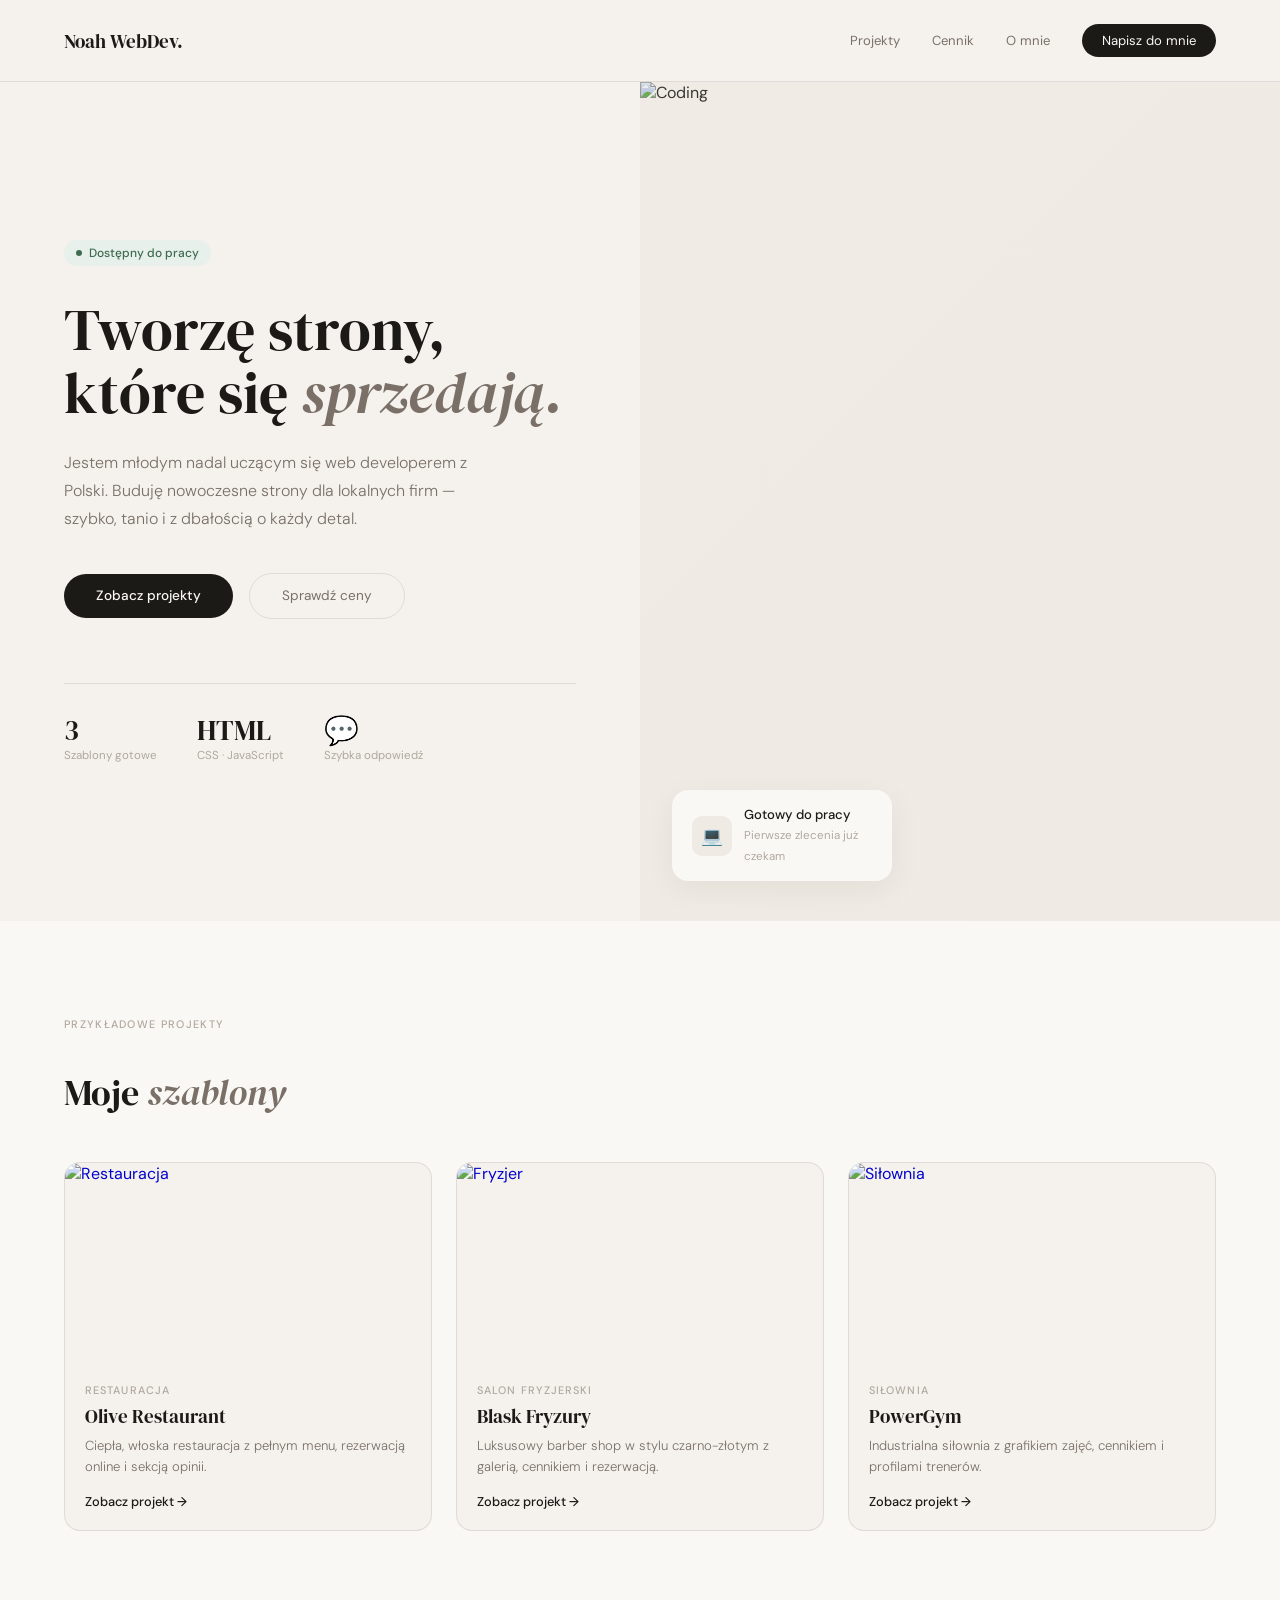
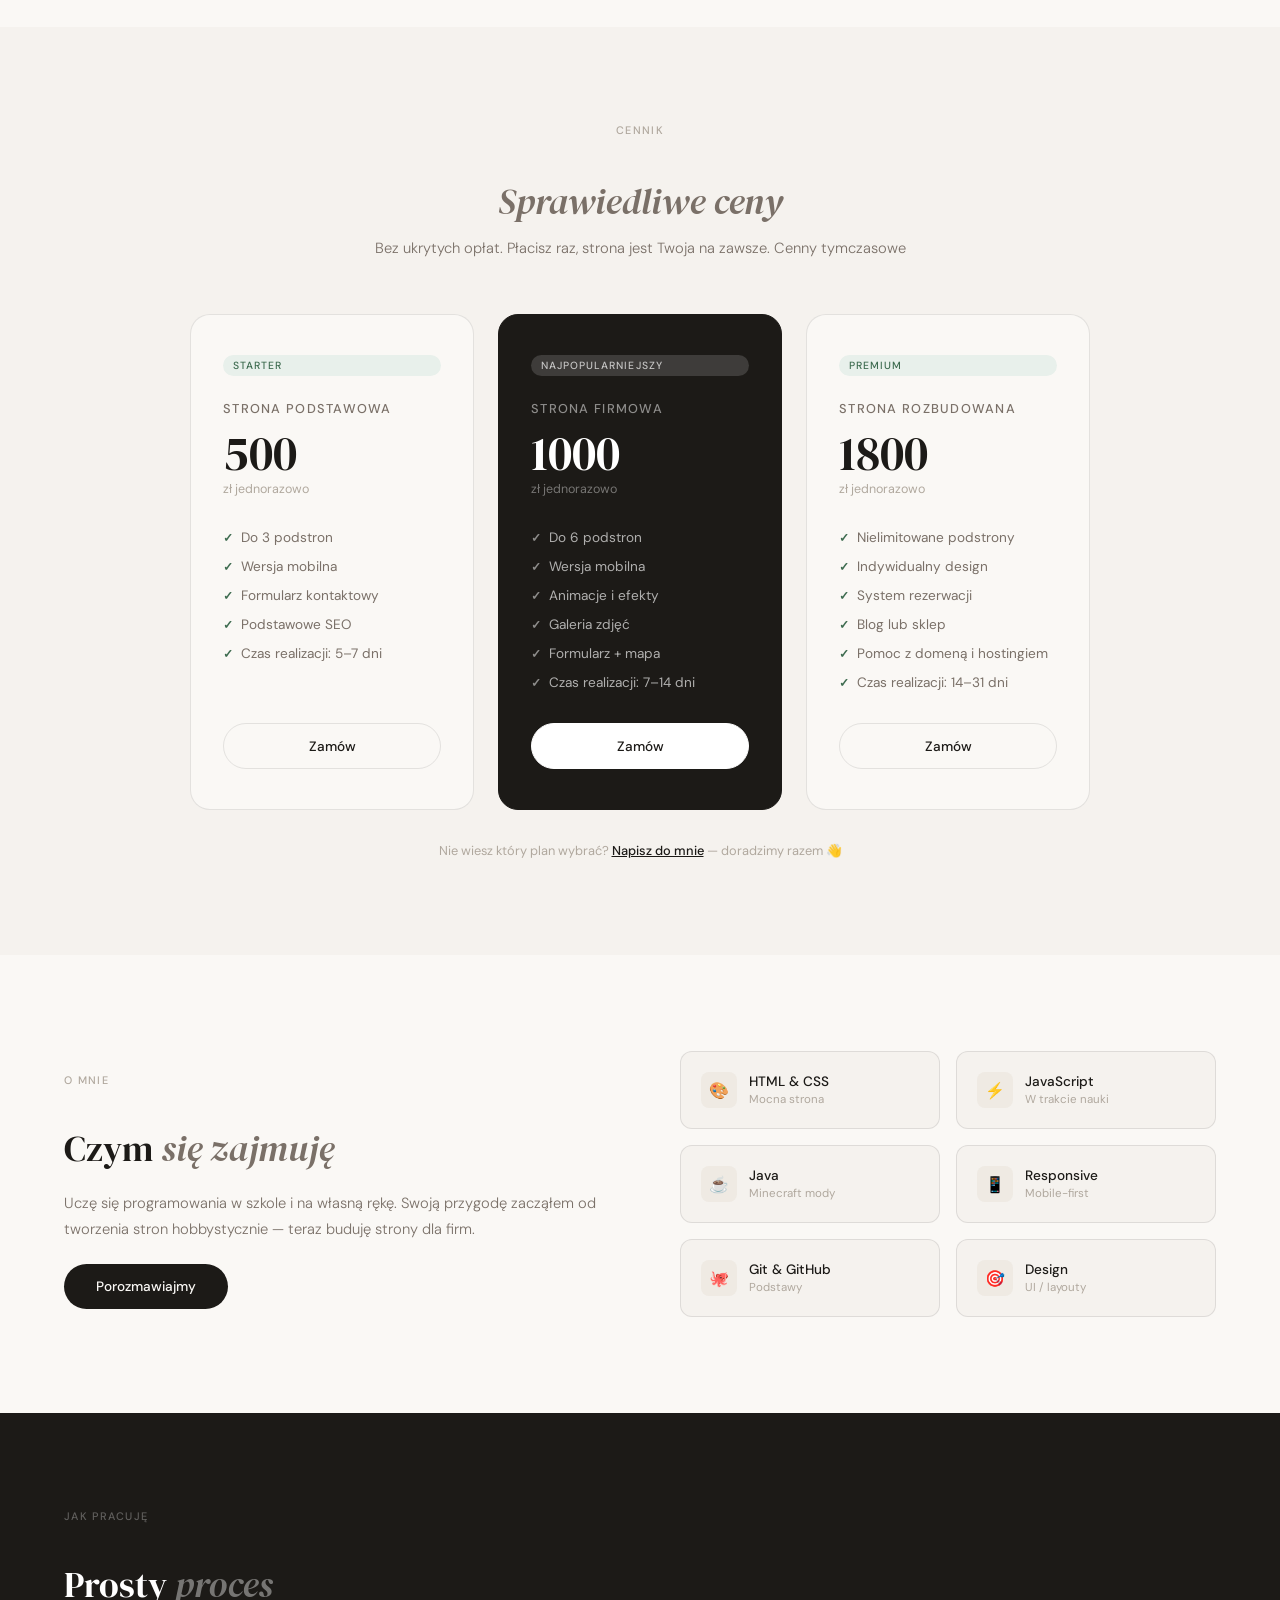
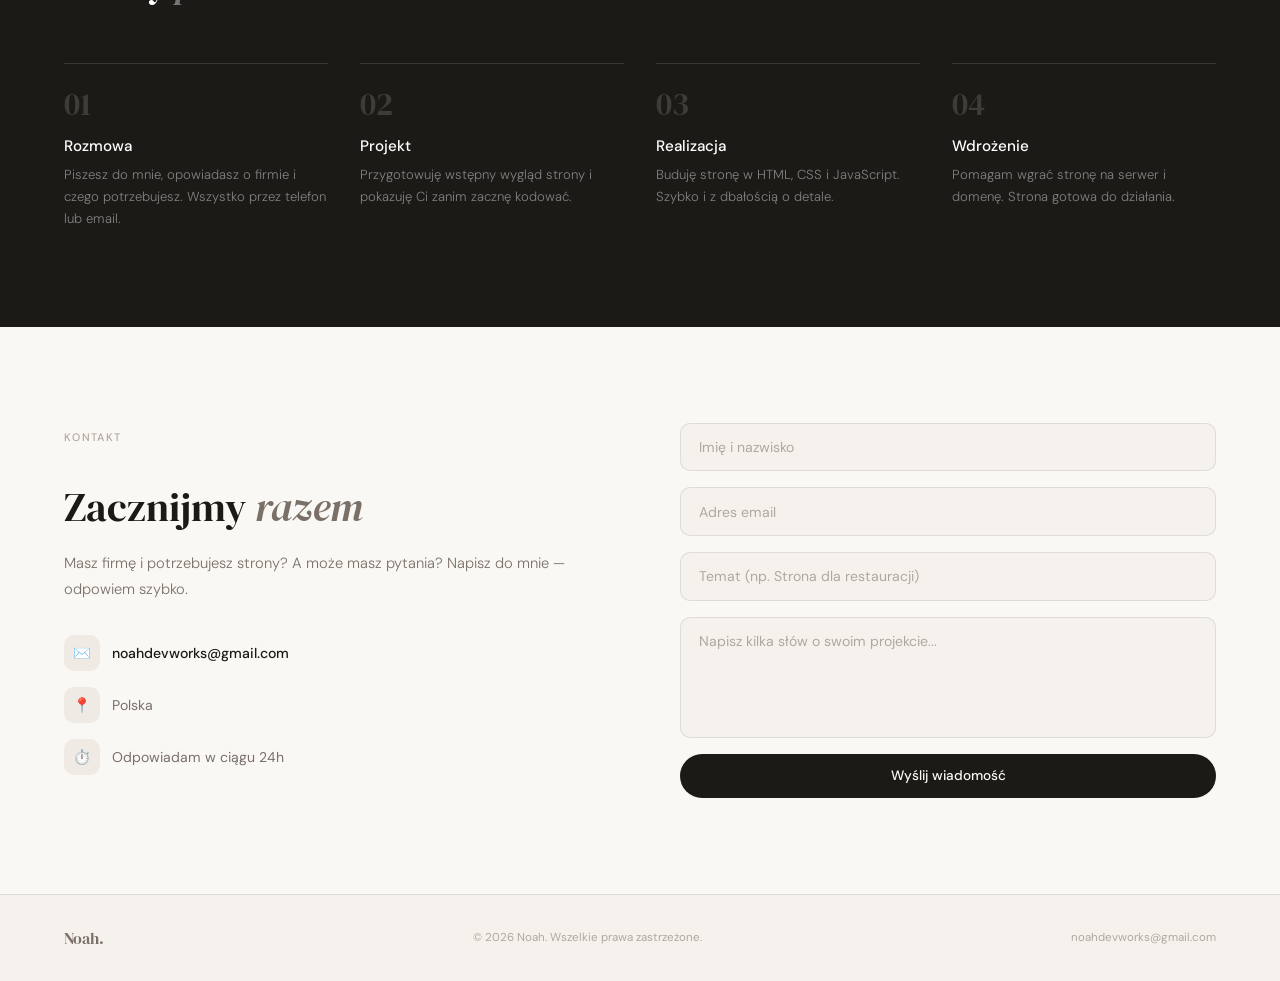
==== index.html @ 3be1349e "Update index.html" ====
<!DOCTYPE html>
<html lang="pl">
<head>
  <meta charset="UTF-8">
  <meta name="viewport" content="width=device-width, initial-scale=1.0">
  <title>Noah — Web Developer</title>
  <link href="https://fonts.googleapis.com/css2?family=DM+Sans:ital,wght@0,300;0,400;0,500;1,300&family=DM+Serif+Display:ital@0;1&display=swap" rel="stylesheet">
  <style>
    :root {
      --bg: #f5f2ee;
      --bg2: #efeae3;
      --white: #faf8f5;
      --text: #1c1a17;
      --text-muted: #7a7068;
      --text-light: #b0a89e;
      --green: #3d6b4f;
      --green-bg: #e8f0eb;
      --border: rgba(28,26,23,0.1);
      --shadow: rgba(28,26,23,0.06);
    }

    * { box-sizing: border-box; margin: 0; padding: 0; }
    html { scroll-behavior: smooth; }

    body {
      font-family: 'DM Sans', sans-serif;
      background: var(--bg);
      color: var(--text);
      min-height: 100vh;
    }

    nav {
      display: flex;
      justify-content: space-between;
      align-items: center;
      padding: 1.5rem 4rem;
      background: var(--bg);
      border-bottom: 1px solid var(--border);
      position: sticky;
      top: 0;
      z-index: 10;
    }

    .nav-logo {
      font-family: 'DM Serif Display', serif;
      font-size: 1.2rem;
      color: var(--text);
      text-decoration: none;
    }

    .nav-links { display: flex; gap: 2rem; align-items: center; }

    .nav-links a {
      font-size: 0.82rem;
      color: var(--text-muted);
      text-decoration: none;
      transition: color 0.2s;
    }

    .nav-links a:hover { color: var(--text); }

    .nav-btn {
      background: var(--text) !important;
      color: var(--white) !important;
      padding: 0.5rem 1.25rem;
      border-radius: 100px;
      font-size: 0.82rem !important;
      transition: opacity 0.2s !important;
    }

    .nav-btn:hover { opacity: 0.8; }

    .hero {
      display: grid;
      grid-template-columns: 1fr 1fr;
      min-height: calc(100vh - 61px);
      max-height: 800px;
    }

    .hero-left {
      padding: 5rem 4rem;
      display: flex;
      flex-direction: column;
      justify-content: center;
    }

    .hero-badge {
      display: inline-flex;
      align-items: center;
      gap: 7px;
      font-size: 0.75rem;
      font-weight: 500;
      color: var(--green);
      background: var(--green-bg);
      padding: 5px 12px;
      border-radius: 100px;
      margin-bottom: 2rem;
      width: fit-content;
    }

    .hero-badge::before {
      content: '';
      width: 6px;
      height: 6px;
      border-radius: 50%;
      background: var(--green);
      animation: pulse 2s infinite;
    }

    @keyframes pulse {
      0%, 100% { opacity: 1; transform: scale(1); }
      50% { opacity: 0.5; transform: scale(0.8); }
    }

    .hero-title {
      font-family: 'DM Serif Display', serif;
      font-size: clamp(2.5rem, 4.5vw, 4rem);
      font-weight: 400;
      line-height: 1.1;
      color: var(--text);
      margin-bottom: 1.5rem;
    }

    .hero-title em { font-style: italic; color: var(--text-muted); }

    .hero-desc {
      font-size: 1rem;
      color: var(--text-muted);
      line-height: 1.75;
      font-weight: 300;
      max-width: 420px;
      margin-bottom: 2.5rem;
    }

    .hero-btns { display: flex; gap: 1rem; align-items: center; margin-bottom: 4rem; }

    .btn-dark {
      background: var(--text);
      color: var(--white);
      padding: 0.85rem 2rem;
      border-radius: 100px;
      font-size: 0.85rem;
      font-weight: 500;
      text-decoration: none;
      transition: opacity 0.2s;
      font-family: 'DM Sans', sans-serif;
      border: none;
      cursor: pointer;
    }

    .btn-dark:hover { opacity: 0.75; }

    .btn-outline {
      background: transparent;
      color: var(--text-muted);
      padding: 0.85rem 2rem;
      border-radius: 100px;
      font-size: 0.85rem;
      font-weight: 400;
      text-decoration: none;
      border: 1px solid var(--border);
      transition: all 0.2s;
    }

    .btn-outline:hover { border-color: var(--text-muted); color: var(--text); }

    .hero-stats {
      display: flex;
      gap: 2.5rem;
      padding-top: 2rem;
      border-top: 1px solid var(--border);
    }

    .hero-stat-num {
      font-family: 'DM Serif Display', serif;
      font-size: 1.75rem;
      color: var(--text);
      line-height: 1;
    }

    .hero-stat-label {
      font-size: 0.72rem;
      color: var(--text-light);
      margin-top: 4px;
    }

    .hero-right {
      position: relative;
      overflow: hidden;
      background: var(--bg2);
    }

    .hero-img-main {
      position: absolute;
      inset: 0;
      width: 100%;
      height: 100%;
      object-fit: cover;
      filter: brightness(0.92) saturate(0.9);
    }

    .hero-img-overlay {
      position: absolute;
      inset: 0;
      background: linear-gradient(135deg, rgba(245,242,238,0.15), transparent);
    }

    .hero-card {
      position: absolute;
      bottom: 2.5rem;
      left: 2rem;
      background: var(--white);
      border-radius: 16px;
      padding: 1rem 1.25rem;
      display: flex;
      align-items: center;
      gap: 12px;
      box-shadow: 0 8px 32px var(--shadow);
      max-width: 220px;
    }

    .hero-card-icon {
      width: 40px;
      height: 40px;
      border-radius: 10px;
      background: var(--bg2);
      display: flex;
      align-items: center;
      justify-content: center;
      font-size: 1.1rem;
      flex-shrink: 0;
    }

    .hero-card-text strong { display: block; font-size: 0.82rem; font-weight: 500; color: var(--text); }
    .hero-card-text span { font-size: 0.72rem; color: var(--text-light); }

    .section-label {
      font-size: 0.68rem;
      font-weight: 500;
      letter-spacing: 0.12em;
      text-transform: uppercase;
      color: var(--text-light);
      margin-bottom: 2.5rem;
    }

    /* PROJECTS */
    #projekty { padding: 6rem 4rem; background: var(--white); }

    .projects-header {
      display: flex;
      justify-content: space-between;
      align-items: flex-end;
      margin-bottom: 3rem;
    }

    .projects-title {
      font-family: 'DM Serif Display', serif;
      font-size: 2.25rem;
      font-weight: 400;
      color: var(--text);
      line-height: 1.2;
    }

    .projects-title em { font-style: italic; color: var(--text-muted); }

    .projects-grid { display: grid; grid-template-columns: repeat(3, 1fr); gap: 1.5rem; }

    .project-card {
      background: var(--bg);
      border-radius: 16px;
      overflow: hidden;
      border: 1px solid var(--border);
      transition: transform 0.3s, box-shadow 0.3s;
      text-decoration: none;
      display: block;
    }

    .project-card:hover { transform: translateY(-4px); box-shadow: 0 16px 48px var(--shadow); }

    .project-img {
      width: 100%;
      height: 200px;
      object-fit: cover;
      display: block;
      filter: saturate(0.85);
      transition: filter 0.4s;
    }

    .project-card:hover .project-img { filter: saturate(1); }

    .project-info { padding: 1.25rem; }

    .project-tag {
      font-size: 0.68rem;
      font-weight: 500;
      letter-spacing: 0.1em;
      text-transform: uppercase;
      color: var(--text-light);
      margin-bottom: 6px;
    }

    .project-name {
      font-family: 'DM Serif Display', serif;
      font-size: 1.2rem;
      color: var(--text);
      margin-bottom: 6px;
    }

    .project-desc {
      font-size: 0.82rem;
      color: var(--text-muted);
      line-height: 1.6;
      font-weight: 300;
      margin-bottom: 1rem;
    }

    .project-link { font-size: 0.8rem; font-weight: 500; color: var(--text); }

    /* PRICING */
    #cennik { padding: 6rem 4rem; background: var(--bg); }

    .cennik-header { text-align: center; margin-bottom: 3.5rem; }

    .cennik-title {
      font-family: 'DM Serif Display', serif;
      font-size: 2.25rem;
      font-weight: 400;
      color: var(--text);
      margin-bottom: 0.75rem;
    }

    .cennik-title em { font-style: italic; color: var(--text-muted); }

    .cennik-subtitle {
      font-size: 0.92rem;
      color: var(--text-muted);
      font-weight: 300;
    }

    .cennik-grid { display: grid; grid-template-columns: repeat(3, 1fr); gap: 1.5rem; max-width: 900px; margin: 0 auto; }

   .cennik-card {
      background: var(--white);
      border: 1px solid var(--border);
      border-radius: 20px;
      padding: 2.5rem 2rem;
      position: relative;
      transition: transform 0.3s, box-shadow 0.3s;
      display: flex;
      flex-direction: column;
}

    .cennik-card:hover { transform: translateY(-4px); box-shadow: 0 16px 48px var(--shadow); }

    .cennik-card.featured {
      background: var(--text);
      border-color: var(--text);
    }

    .cennik-badge {
      display: inline-block;
      font-size: 0.65rem;
      font-weight: 500;
      letter-spacing: 0.1em;
      text-transform: uppercase;
      padding: 4px 10px;
      border-radius: 100px;
      background: var(--green-bg);
      color: var(--green);
      margin-bottom: 1.5rem;
    }

    .cennik-card.featured .cennik-badge {
      background: rgba(255,255,255,0.15);
      color: rgba(255,255,255,0.7);
    }

    .cennik-name {
      font-size: 0.8rem;
      font-weight: 500;
      letter-spacing: 0.1em;
      text-transform: uppercase;
      color: var(--text-muted);
      margin-bottom: 0.75rem;
    }

    .cennik-card.featured .cennik-name { color: rgba(255,255,255,0.5); }

    .cennik-price {
      font-family: 'DM Serif Display', serif;
      font-size: 3rem;
      font-weight: 400;
      color: var(--text);
      line-height: 1;
      margin-bottom: 4px;
    }

    .cennik-card.featured .cennik-price { color: #fff; }

    .cennik-period {
      font-size: 0.78rem;
      color: var(--text-light);
      margin-bottom: 2rem;
    }

    .cennik-card.featured .cennik-period { color: rgba(255,255,255,0.4); }

    .cennik-features {
      list-style: none;
      margin-bottom: 2rem;
      display: flex;
      flex-direction: column;
      gap: 0.75rem;
    }

    .cennik-features li {
      font-size: 0.85rem;
      color: var(--text-muted);
      display: flex;
      align-items: center;
      gap: 8px;
    }

    .cennik-card.featured .cennik-features li { color: rgba(255,255,255,0.65); }

    .cennik-features li::before {
      content: '✓';
      font-size: 0.75rem;
      color: var(--green);
      font-weight: 700;
    }

    .cennik-card.featured .cennik-features li::before { color: rgba(255,255,255,0.5); }

    .cennik-btn {
      display: block;
      text-align: center;
      padding: 0.85rem;
      border-radius: 100px;
      font-size: 0.85rem;
      font-weight: 500;
      text-decoration: none;
      border: 1px solid var(--border);
      color: var(--text);
      transition: all 0.2s;
      font-family: 'DM Sans', sans-serif;
      cursor: pointer;
      background: transparent;
      width: 100%;
      margin-top: auto;
}

    .cennik-btn:hover { border-color: var(--text); }

    .cennik-card.featured .cennik-btn {
      background: #fff;
      color: var(--text);
      border-color: #fff;
    }

    .cennik-card.featured .cennik-btn:hover { opacity: 0.85; }

    .cennik-note {
      text-align: center;
      font-size: 0.8rem;
      color: var(--text-light);
      margin-top: 2rem;
    }

    /* SKILLS */
    #umiejetnosci { padding: 6rem 4rem; background: var(--white); }

    .skills-layout { display: grid; grid-template-columns: 1fr 1fr; gap: 5rem; align-items: center; }

    .skills-title {
      font-family: 'DM Serif Display', serif;
      font-size: 2.25rem;
      font-weight: 400;
      line-height: 1.2;
      margin-bottom: 1.25rem;
      color: var(--text);
    }

    .skills-title em { font-style: italic; color: var(--text-muted); }

    .skills-desc {
      font-size: 0.92rem;
      color: var(--text-muted);
      line-height: 1.8;
      font-weight: 300;
      margin-bottom: 2rem;
    }

    .skills-grid { display: grid; grid-template-columns: 1fr 1fr; gap: 1rem; }

    .skill-item {
      background: var(--bg);
      border: 1px solid var(--border);
      border-radius: 12px;
      padding: 1.25rem;
      display: flex;
      align-items: center;
      gap: 12px;
    }

    .skill-icon {
      width: 36px;
      height: 36px;
      border-radius: 8px;
      background: var(--bg2);
      display: flex;
      align-items: center;
      justify-content: center;
      font-size: 1rem;
      flex-shrink: 0;
    }

    .skill-name { font-size: 0.85rem; font-weight: 500; color: var(--text); }
    .skill-level { font-size: 0.72rem; color: var(--text-light); margin-top: 2px; }

    /* PROCESS */
    #proces { padding: 6rem 4rem; background: var(--text); }

    #proces .section-label { color: rgba(255,255,255,0.3); }

    .proces-title {
      font-family: 'DM Serif Display', serif;
      font-size: 2.25rem;
      font-weight: 400;
      color: #fff;
      margin-bottom: 3.5rem;
      line-height: 1.2;
    }

    .proces-title em { font-style: italic; color: rgba(255,255,255,0.4); }

    .proces-steps { display: grid; grid-template-columns: repeat(4, 1fr); gap: 2rem; }

    .proces-step { border-top: 1px solid rgba(255,255,255,0.12); padding-top: 1.5rem; }

    .proces-num {
      font-family: 'DM Serif Display', serif;
      font-size: 2rem;
      color: rgba(255,255,255,0.15);
      line-height: 1;
      margin-bottom: 1rem;
    }

    .proces-name { font-size: 0.95rem; font-weight: 500; color: #fff; margin-bottom: 0.5rem; }
    .proces-desc { font-size: 0.82rem; color: rgba(255,255,255,0.45); line-height: 1.7; font-weight: 300; }

    /* CONTACT */
    #kontakt { padding: 6rem 4rem; background: var(--white); display: grid; grid-template-columns: 1fr 1fr; gap: 5rem; align-items: center; }

    .kontakt-title {
      font-family: 'DM Serif Display', serif;
      font-size: 2.5rem;
      font-weight: 400;
      line-height: 1.15;
      color: var(--text);
      margin-bottom: 1.25rem;
    }

    .kontakt-title em { font-style: italic; color: var(--text-muted); }

    .kontakt-desc { font-size: 0.92rem; color: var(--text-muted); line-height: 1.8; font-weight: 300; margin-bottom: 2rem; }

    .kontakt-detail { display: flex; align-items: center; gap: 12px; margin-bottom: 1rem; }

    .kontakt-detail-icon {
      width: 36px;
      height: 36px;
      border-radius: 10px;
      background: var(--bg2);
      display: flex;
      align-items: center;
      justify-content: center;
      font-size: 0.9rem;
      flex-shrink: 0;
    }

    .kontakt-detail-text { font-size: 0.88rem; color: var(--text-muted); }
    .kontakt-detail-text a { color: var(--text); text-decoration: none; font-weight: 500; }

    .kontakt-form { display: flex; flex-direction: column; gap: 1rem; }

    .kontakt-form input,
    .kontakt-form textarea {
      background: var(--bg);
      border: 1px solid var(--border);
      color: var(--text);
      padding: 0.9rem 1.1rem;
      font-family: 'DM Sans', sans-serif;
      font-size: 0.88rem;
      outline: none;
      border-radius: 10px;
      transition: border-color 0.2s;
      resize: none;
    }

    .kontakt-form input::placeholder,
    .kontakt-form textarea::placeholder { color: var(--text-light); }

    .kontakt-form input:focus,
    .kontakt-form textarea:focus { border-color: var(--text-muted); }

    footer {
      background: var(--bg);
      border-top: 1px solid var(--border);
      padding: 2rem 4rem;
      display: flex;
      justify-content: space-between;
      align-items: center;
    }

    .footer-logo { font-family: 'DM Serif Display', serif; font-size: 1rem; color: var(--text-muted); }
    .footer-copy { font-size: 0.72rem; color: var(--text-light); }

    .modal-overlay {
      position: fixed;
      inset: 0;
      background: rgba(28,26,23,0.6);
      z-index: 200;
      display: flex;
      align-items: center;
      justify-content: center;
      opacity: 0;
      pointer-events: none;
      transition: opacity 0.3s;
    }

    .modal-overlay.open { opacity: 1; pointer-events: all; }

    .modal {
      background: var(--white);
      border-radius: 20px;
      padding: 3rem;
      max-width: 420px;
      width: 90%;
      text-align: center;
      transform: translateY(16px);
      transition: transform 0.3s;
    }

    .modal-overlay.open .modal { transform: translateY(0); }

    .modal-icon { font-size: 2.5rem; margin-bottom: 1rem; }

    .modal h3 { font-family: 'DM Serif Display', serif; font-size: 1.75rem; color: var(--text); margin-bottom: 0.75rem; }

    .modal p { font-size: 0.88rem; color: var(--text-muted); line-height: 1.7; margin-bottom: 2rem; font-weight: 300; }

    .modal-close {
      background: var(--text);
      border: none;
      color: var(--white);
      padding: 0.8rem 2rem;
      border-radius: 100px;
      font-family: 'DM Sans', sans-serif;
      font-size: 0.85rem;
      cursor: pointer;
      transition: opacity 0.2s;
    }

    .modal-close:hover { opacity: 0.75; }

    .reveal { opacity: 0; transform: translateY(16px); transition: opacity 0.7s ease, transform 0.7s ease; }
    .reveal.visible { opacity: 1; transform: translateY(0); }

    @media (max-width: 768px) {
      nav { padding: 1rem 1.5rem; }
      .hero { grid-template-columns: 1fr; max-height: none; }
      .hero-left { padding: 3rem 1.5rem; }
      .hero-right { height: 300px; }
      #projekty, #cennik, #umiejetnosci, #proces, #kontakt { padding: 4rem 1.5rem; }
      .projects-grid, .cennik-grid { grid-template-columns: 1fr; }
      .skills-layout { grid-template-columns: 1fr; gap: 2rem; }
      .proces-steps { grid-template-columns: 1fr 1fr; }
      #kontakt { grid-template-columns: 1fr; gap: 3rem; }
      footer { flex-direction: column; gap: 1rem; text-align: center; padding: 1.5rem; }
    }
  </style>
</head>
<body>

  <nav>
    <a href="#" class="nav-logo">Noah WebDev.</a>
    <div class="nav-links">
      <a href="#projekty">Projekty</a>
      <a href="#cennik">Cennik</a>
      <a href="#umiejetnosci">O mnie</a>
      <a href="#kontakt" class="nav-btn">Napisz do mnie</a>
    </div>
  </nav>

  <section class="hero">
    <div class="hero-left reveal">
      <div class="hero-badge">Dostępny do pracy</div>
      <h1 class="hero-title">Tworzę strony,<br>które się <em>sprzedają.</em></h1>
      <p class="hero-desc">Jestem młodym nadal uczącym się web developerem z Polski. Buduję nowoczesne strony dla lokalnych firm — szybko, tanio i z dbałością o każdy detal.</p>
      <div class="hero-btns">
        <a href="#projekty" class="btn-dark">Zobacz projekty</a>
        <a href="#cennik" class="btn-outline">Sprawdź ceny</a>
      </div>
      <div class="hero-stats">
        <div>
          <div class="hero-stat-num">3</div>
          <div class="hero-stat-label">Szablony gotowe</div>
        </div>
        <div>
          <div class="hero-stat-num">HTML</div>
          <div class="hero-stat-label">CSS · JavaScript</div>
        </div>
        <div>
          <div class="hero-stat-num">💬</div>
          <div class="hero-stat-label">Szybka odpowiedź</div>
        </div>
      </div>
    </div>
    <div class="hero-right">
      <img class="hero-img-main" src="https://images.unsplash.com/photo-1555066931-4365d14bab8c?w=1200" alt="Coding">
      <div class="hero-img-overlay"></div>
      <div class="hero-card">
        <div class="hero-card-icon">💻</div>
        <div class="hero-card-text">
          <strong>Gotowy do pracy</strong>
          <span>Pierwsze zlecenia już czekam</span>
        </div>
      </div>
    </div>
  </section>

  <section id="projekty">
    <div class="projects-header reveal">
      <div>
        <p class="section-label">Przykładowe projekty</p>
        <h2 class="projects-title">Moje <em>szablony</em></h2>
      </div>
    </div>
    <div class="projects-grid reveal">
      <a href="https://noah-webdev.github.io/MyPortfolio/restauracja" target="_blank" class="project-card">
        <img class="project-img" src="https://images.unsplash.com/photo-1414235077428-338989a2e8c0?w=800" alt="Restauracja">
        <div class="project-info">
          <div class="project-tag">Restauracja</div>
          <div class="project-name">Olive Restaurant</div>
          <p class="project-desc">Ciepła, włoska restauracja z pełnym menu, rezerwacją online i sekcją opinii.</p>
          <div class="project-link">Zobacz projekt →</div>
        </div>
      </a>
      <a href="https://noah-webdev.github.io/MyPortfolio/fryzjer" target="_blank" class="project-card">
        <img class="project-img" src="https://images.unsplash.com/photo-1621605815971-fbc98d665033?w=800" alt="Fryzjer">
        <div class="project-info">
          <div class="project-tag">Salon fryzjerski</div>
          <div class="project-name">Blask Fryzury</div>
          <p class="project-desc">Luksusowy barber shop w stylu czarno-złotym z galerią, cennikiem i rezerwacją.</p>
          <div class="project-link">Zobacz projekt →</div>
        </div>
      </a>
      <a href="https://noah-webdev.github.io/MyPortfolio/siłownia" target="_blank" class="project-card">
        <img class="project-img" src="https://images.unsplash.com/photo-1571019613454-1cb2f99b2d8b?w=800" alt="Siłownia">
        <div class="project-info">
          <div class="project-tag">Siłownia</div>
          <div class="project-name">PowerGym</div>
          <p class="project-desc">Industrialna siłownia z grafikiem zajęć, cennikiem i profilami trenerów.</p>
          <div class="project-link">Zobacz projekt →</div>
        </div>
      </a>
    </div>
  </section>

  <section id="cennik">
    <div class="cennik-header reveal">
      <p class="section-label">Cennik</p>
      <h2 class="cennik-title"><em>Sprawiedliwe ceny</em></h2>
      <p class="cennik-subtitle">Bez ukrytych opłat. Płacisz raz, strona jest Twoja na zawsze. Cenny tymczasowe</p>
    </div>
    <div class="cennik-grid reveal">
      <div class="cennik-card">
        <div class="cennik-badge">Starter</div>
        <div class="cennik-name">Strona podstawowa</div>
        <div class="cennik-price">500</div>
        <div class="cennik-period">zł jednorazowo</div>
        <ul class="cennik-features">
          <li>Do 3 podstron</li>
          <li>Wersja mobilna</li>
          <li>Formularz kontaktowy</li>
          <li>Podstawowe SEO</li>
          <li>Czas realizacji: 5–7 dni</li>
        </ul>
        <button class="cennik-btn" onclick="document.getElementById('kontakt').scrollIntoView({behavior:'smooth'})">Zamów</button>
      </div>
      <div class="cennik-card featured">
        <div class="cennik-badge">Najpopularniejszy</div>
        <div class="cennik-name">Strona firmowa</div>
        <div class="cennik-price">1000</div>
        <div class="cennik-period">zł jednorazowo</div>
        <ul class="cennik-features">
          <li>Do 6 podstron</li>
          <li>Wersja mobilna</li>
          <li>Animacje i efekty</li>
          <li>Galeria zdjęć</li>
          <li>Formularz + mapa</li>
          <li>Czas realizacji: 7–14 dni</li>
        </ul>
        <button class="cennik-btn" onclick="document.getElementById('kontakt').scrollIntoView({behavior:'smooth'})">Zamów</button>
      </div>
      <div class="cennik-card">
        <div class="cennik-badge">Premium</div>
        <div class="cennik-name">Strona rozbudowana</div>
        <div class="cennik-price">1800</div>
        <div class="cennik-period">zł jednorazowo</div>
        <ul class="cennik-features">
          <li>Nielimitowane podstrony</li>
          <li>Indywidualny design</li>
          <li>System rezerwacji</li>
          <li>Blog lub sklep</li>
          <li>Pomoc z domeną i hostingiem</li>
          <li>Czas realizacji: 14–31 dni</li>
        </ul>
        <button class="cennik-btn" onclick="document.getElementById('kontakt').scrollIntoView({behavior:'smooth'})">Zamów</button>
      </div>
    </div>
    <p class="cennik-note reveal">Nie wiesz który plan wybrać? <a href="#kontakt" style="color: var(--text); font-weight:500;">Napisz do mnie</a> — doradzimy razem 👋</p>
  </section>

  <section id="umiejetnosci">
    <div class="skills-layout">
      <div class="skills-text reveal">
        <p class="section-label">O mnie</p>
        <h2 class="skills-title">Czym <em>się zajmuję</em></h2>
        <p class="skills-desc">Uczę się programowania w szkole i na własną rękę. Swoją przygodę zacząłem od tworzenia stron hobbystycznie — teraz buduję strony dla firm.</p>
        <a href="#kontakt" class="btn-dark">Porozmawiajmy</a>
      </div>
      <div class="skills-grid reveal">
        <div class="skill-item">
          <div class="skill-icon">🎨</div>
          <div><div class="skill-name">HTML & CSS</div><div class="skill-level">Mocna strona</div></div>
        </div>
        <div class="skill-item">
          <div class="skill-icon">⚡</div>
          <div><div class="skill-name">JavaScript</div><div class="skill-level">W trakcie nauki</div></div>
        </div>
        <div class="skill-item">
          <div class="skill-icon">☕</div>
          <div><div class="skill-name">Java</div><div class="skill-level">Minecraft mody</div></div>
        </div>
        <div class="skill-item">
          <div class="skill-icon">📱</div>
          <div><div class="skill-name">Responsive</div><div class="skill-level">Mobile-first</div></div>
        </div>
        <div class="skill-item">
          <div class="skill-icon">🐙</div>
          <div><div class="skill-name">Git & GitHub</div><div class="skill-level">Podstawy</div></div>
        </div>
        <div class="skill-item">
          <div class="skill-icon">🎯</div>
          <div><div class="skill-name">Design</div><div class="skill-level">UI / layouty</div></div>
        </div>
      </div>
    </div>
  </section>

  <section id="proces">
    <p class="section-label reveal">Jak pracuję</p>
    <h2 class="proces-title reveal">Prosty <em>proces</em></h2>
    <div class="proces-steps reveal">
      <div class="proces-step">
        <div class="proces-num">01</div>
        <div class="proces-name">Rozmowa</div>
        <p class="proces-desc">Piszesz do mnie, opowiadasz o firmie i czego potrzebujesz. Wszystko przez telefon lub email.</p>
      </div>
      <div class="proces-step">
        <div class="proces-num">02</div>
        <div class="proces-name">Projekt</div>
        <p class="proces-desc">Przygotowuję wstępny wygląd strony i pokazuję Ci zanim zacznę kodować.</p>
      </div>
      <div class="proces-step">
        <div class="proces-num">03</div>
        <div class="proces-name">Realizacja</div>
        <p class="proces-desc">Buduję stronę w HTML, CSS i JavaScript. Szybko i z dbałością o detale.</p>
      </div>
      <div class="proces-step">
        <div class="proces-num">04</div>
        <div class="proces-name">Wdrożenie</div>
        <p class="proces-desc">Pomagam wgrać stronę na serwer i domenę. Strona gotowa do działania.</p>
      </div>
    </div>
  </section>

  <section id="kontakt">
    <div class="reveal">
      <p class="section-label">Kontakt</p>
      <h2 class="kontakt-title">Zacznijmy <em>razem</em></h2>
      <p class="kontakt-desc">Masz firmę i potrzebujesz strony? A może masz pytania? Napisz do mnie — odpowiem szybko.</p>
      <div class="kontakt-detail">
        <div class="kontakt-detail-icon">✉️</div>
        <div class="kontakt-detail-text"><a href="mailto:noahdevworks@gmail.com">noahdevworks@gmail.com</a></div>
      </div>
      <div class="kontakt-detail">
        <div class="kontakt-detail-icon">📍</div>
        <div class="kontakt-detail-text">Polska</div>
      </div>
      <div class="kontakt-detail">
        <div class="kontakt-detail-icon">⏱️</div>
        <div class="kontakt-detail-text">Odpowiadam w ciągu 24h</div>
      </div>
    </div>
    <div class="reveal">
      <form class="kontakt-form" action="https://formspree.io/f/xykbrbya" method="POST">
        <input type="text" name="imie" placeholder="Imię i nazwisko" required>
        <input type="email" name="email" placeholder="Adres email" required>
        <input type="text" name="temat" placeholder="Temat (np. Strona dla restauracji)">
        <textarea name="wiadomosc" rows="5" placeholder="Napisz kilka słów o swoim projekcie..."></textarea>
        <button type="submit" class="btn-dark">Wyślij wiadomość</button>
      </form>
    </div>
  </section>

  <footer>
    <div class="footer-logo">Noah.</div>
    <div class="footer-copy">© 2026 Noah. Wszelkie prawa zastrzeżone.</div>
    <div class="footer-copy">noahdevworks@gmail.com</div>
  </footer>

  <script>
    const reveals = document.querySelectorAll('.reveal');
    const observer = new IntersectionObserver((entries) => {
      entries.forEach(e => {
        if (e.isIntersecting) { e.target.classList.add('visible'); observer.unobserve(e.target); }
      });
    }, { threshold: 0.08 });
    reveals.forEach(r => observer.observe(r));
  </script>
</body>
</html>
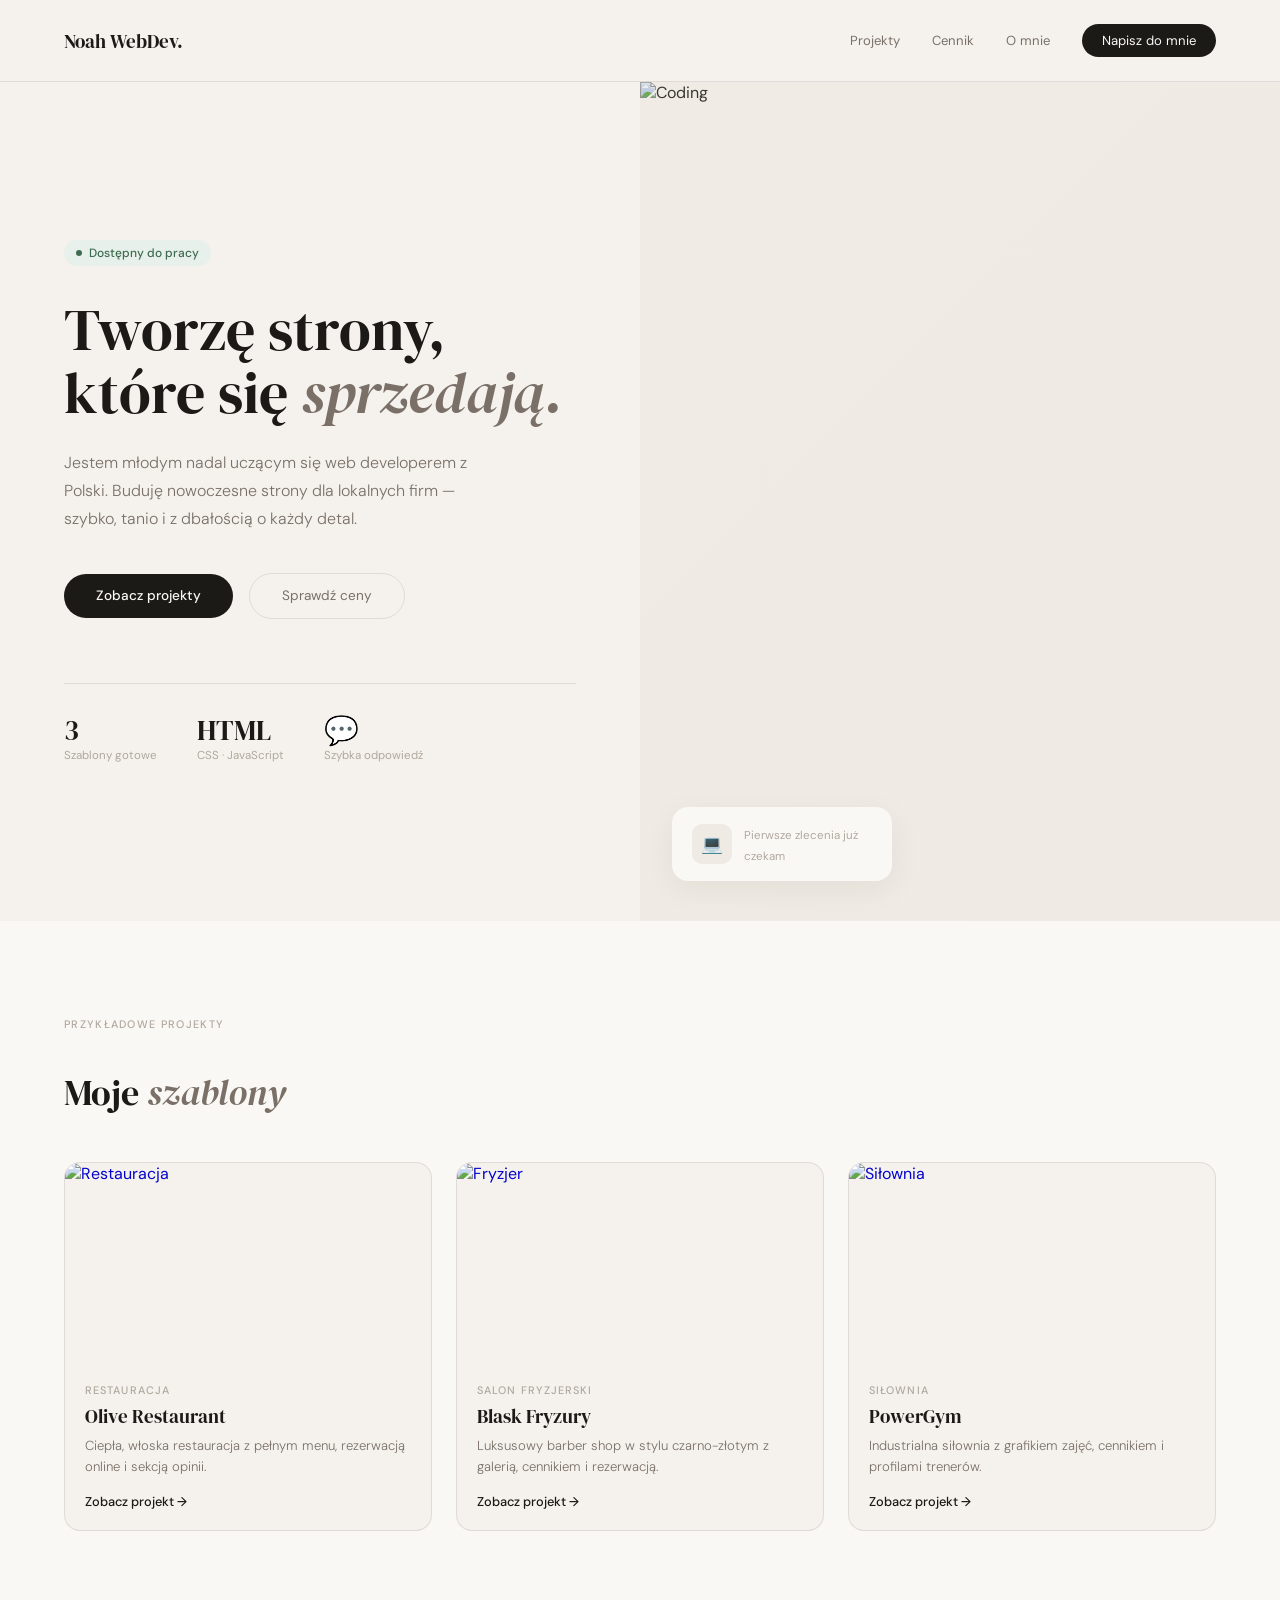
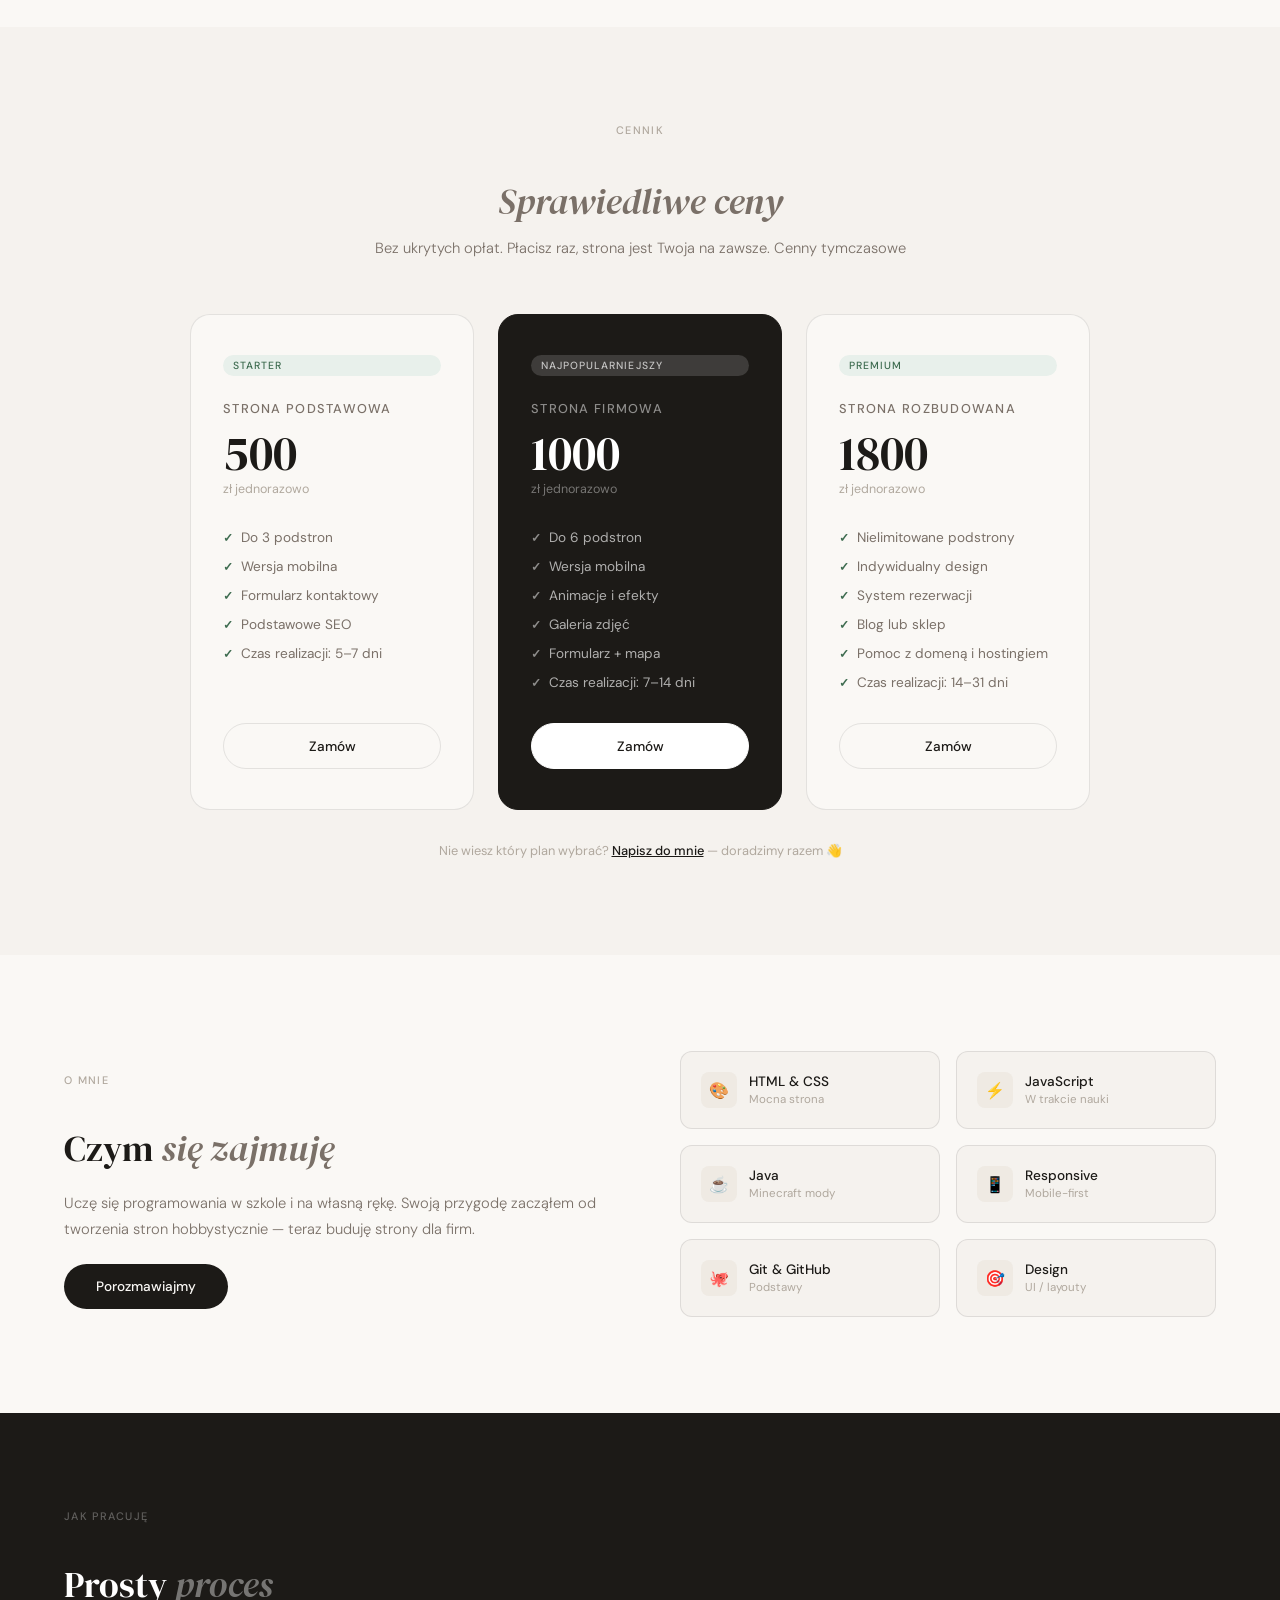
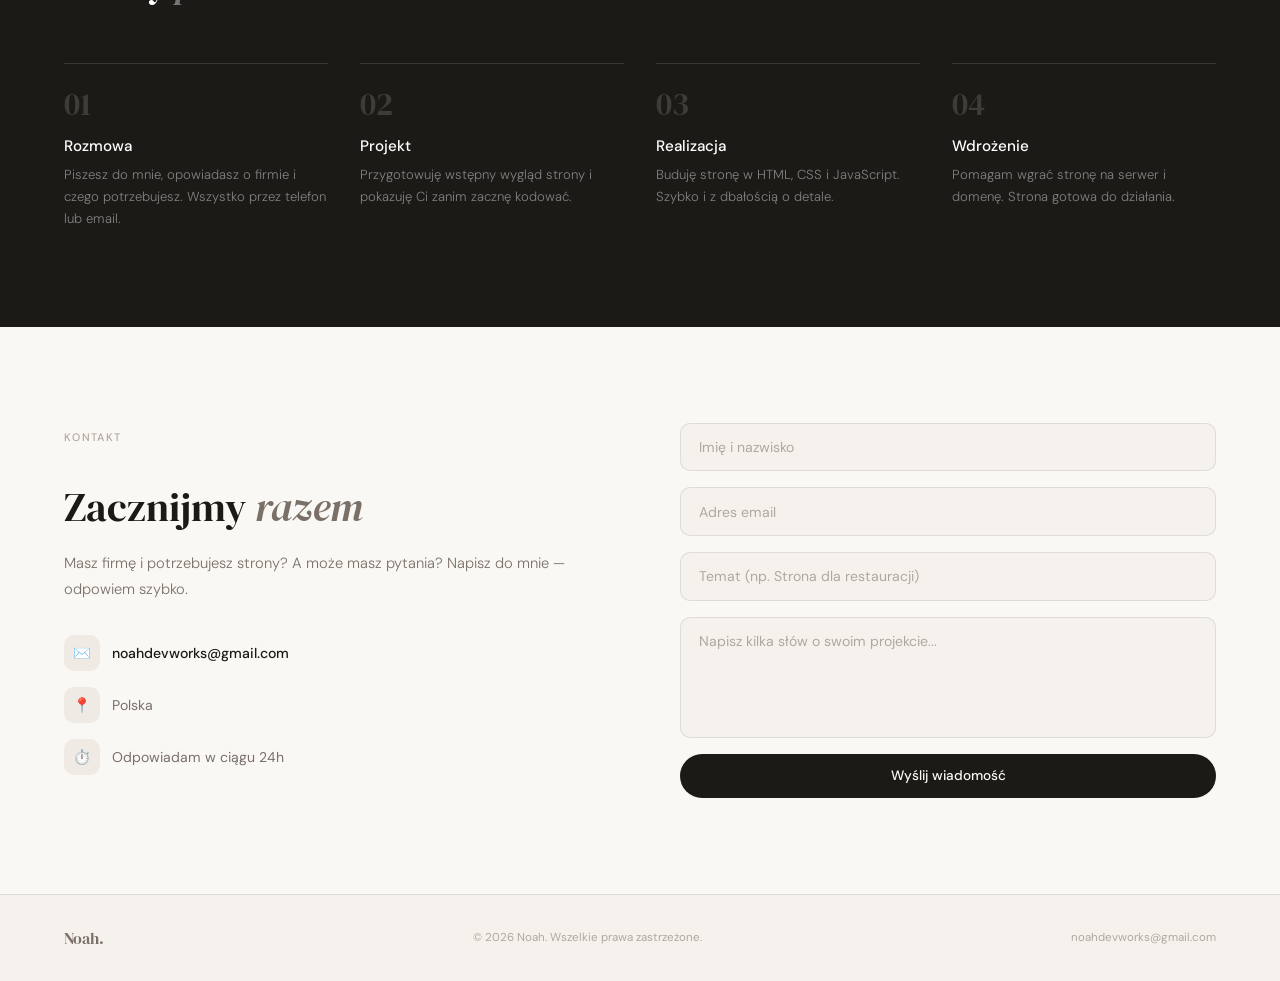
==== commit 0a5f9d4e: "Update index.html" ====
--- a/index.html
+++ b/index.html
@@ -723,8 +723,7 @@
       <div class="hero-card">
         <div class="hero-card-icon">💻</div>
         <div class="hero-card-text">
-          <strong>Gotowy do pracy</strong>
-          <span>Pierwsze zlecenia już czekam</span>
+           <span>Pierwsze zlecenia już czekam</span>
         </div>
       </div>
     </div>
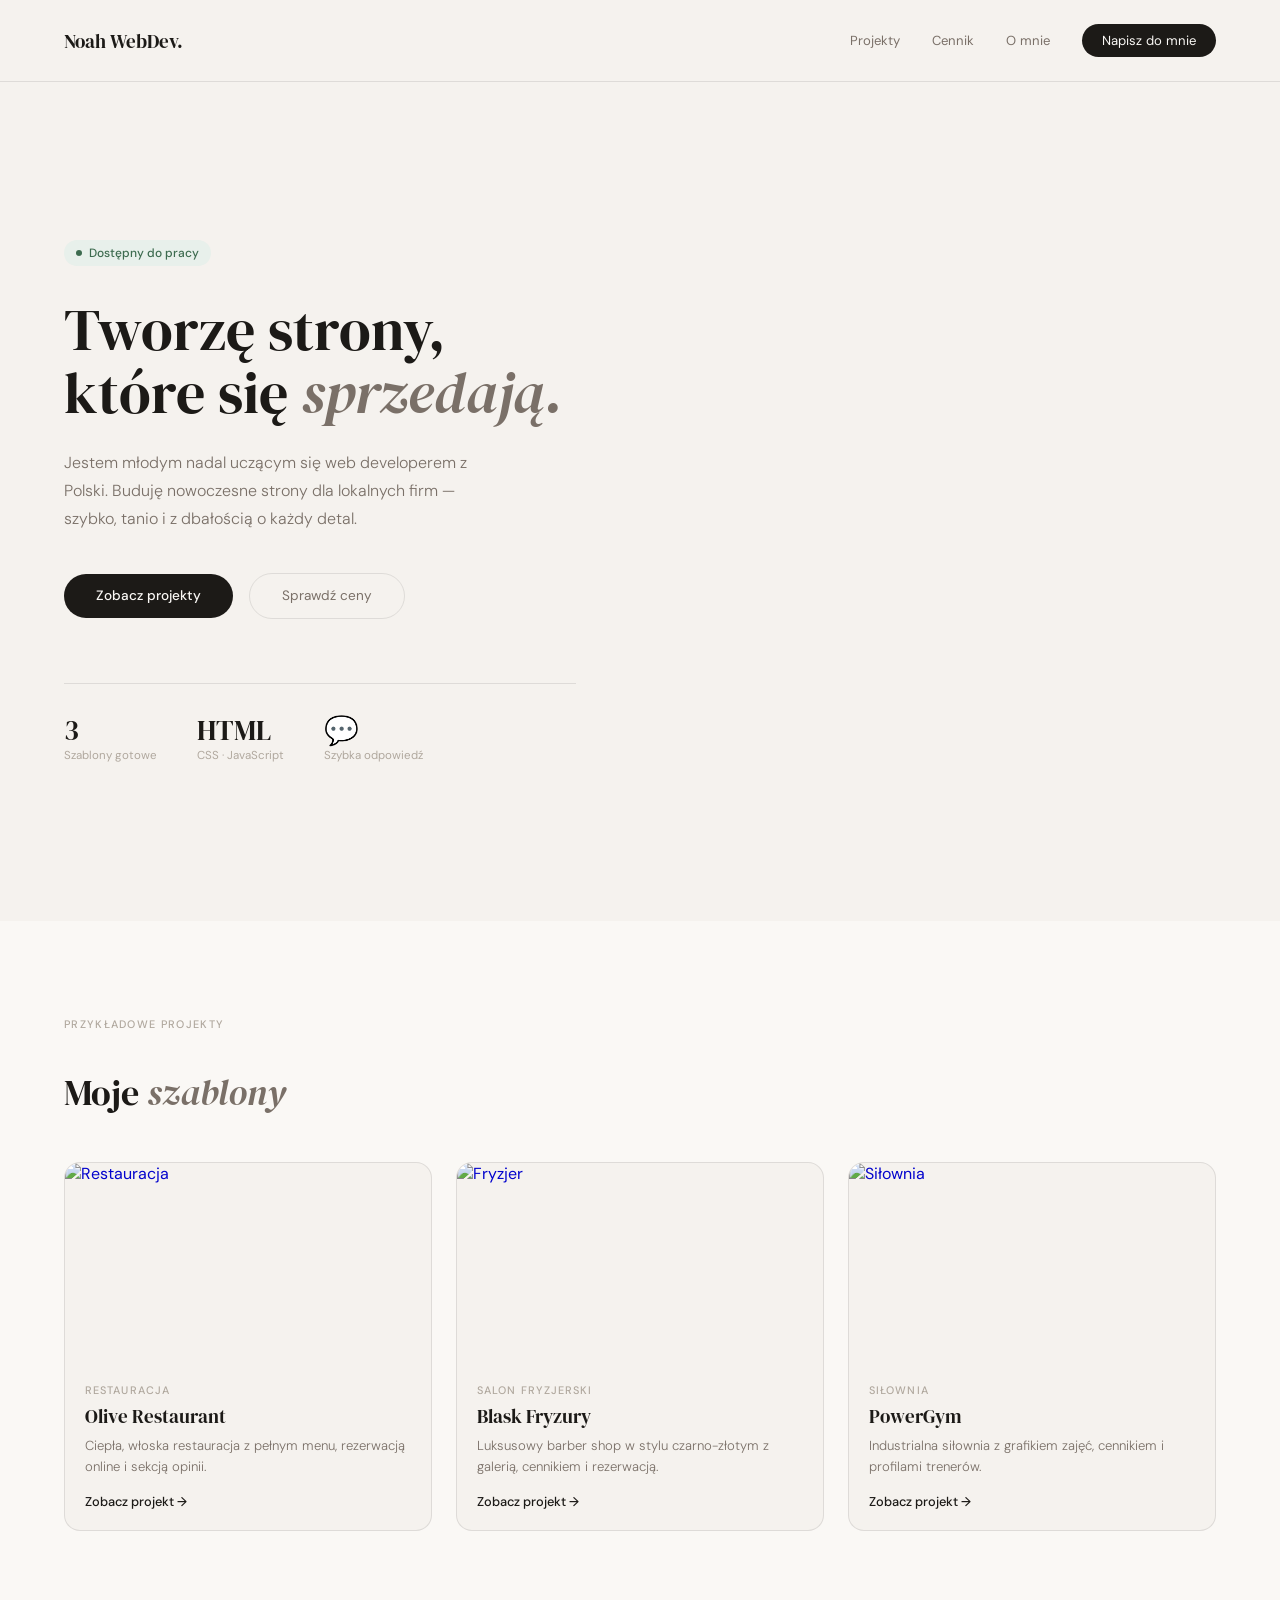
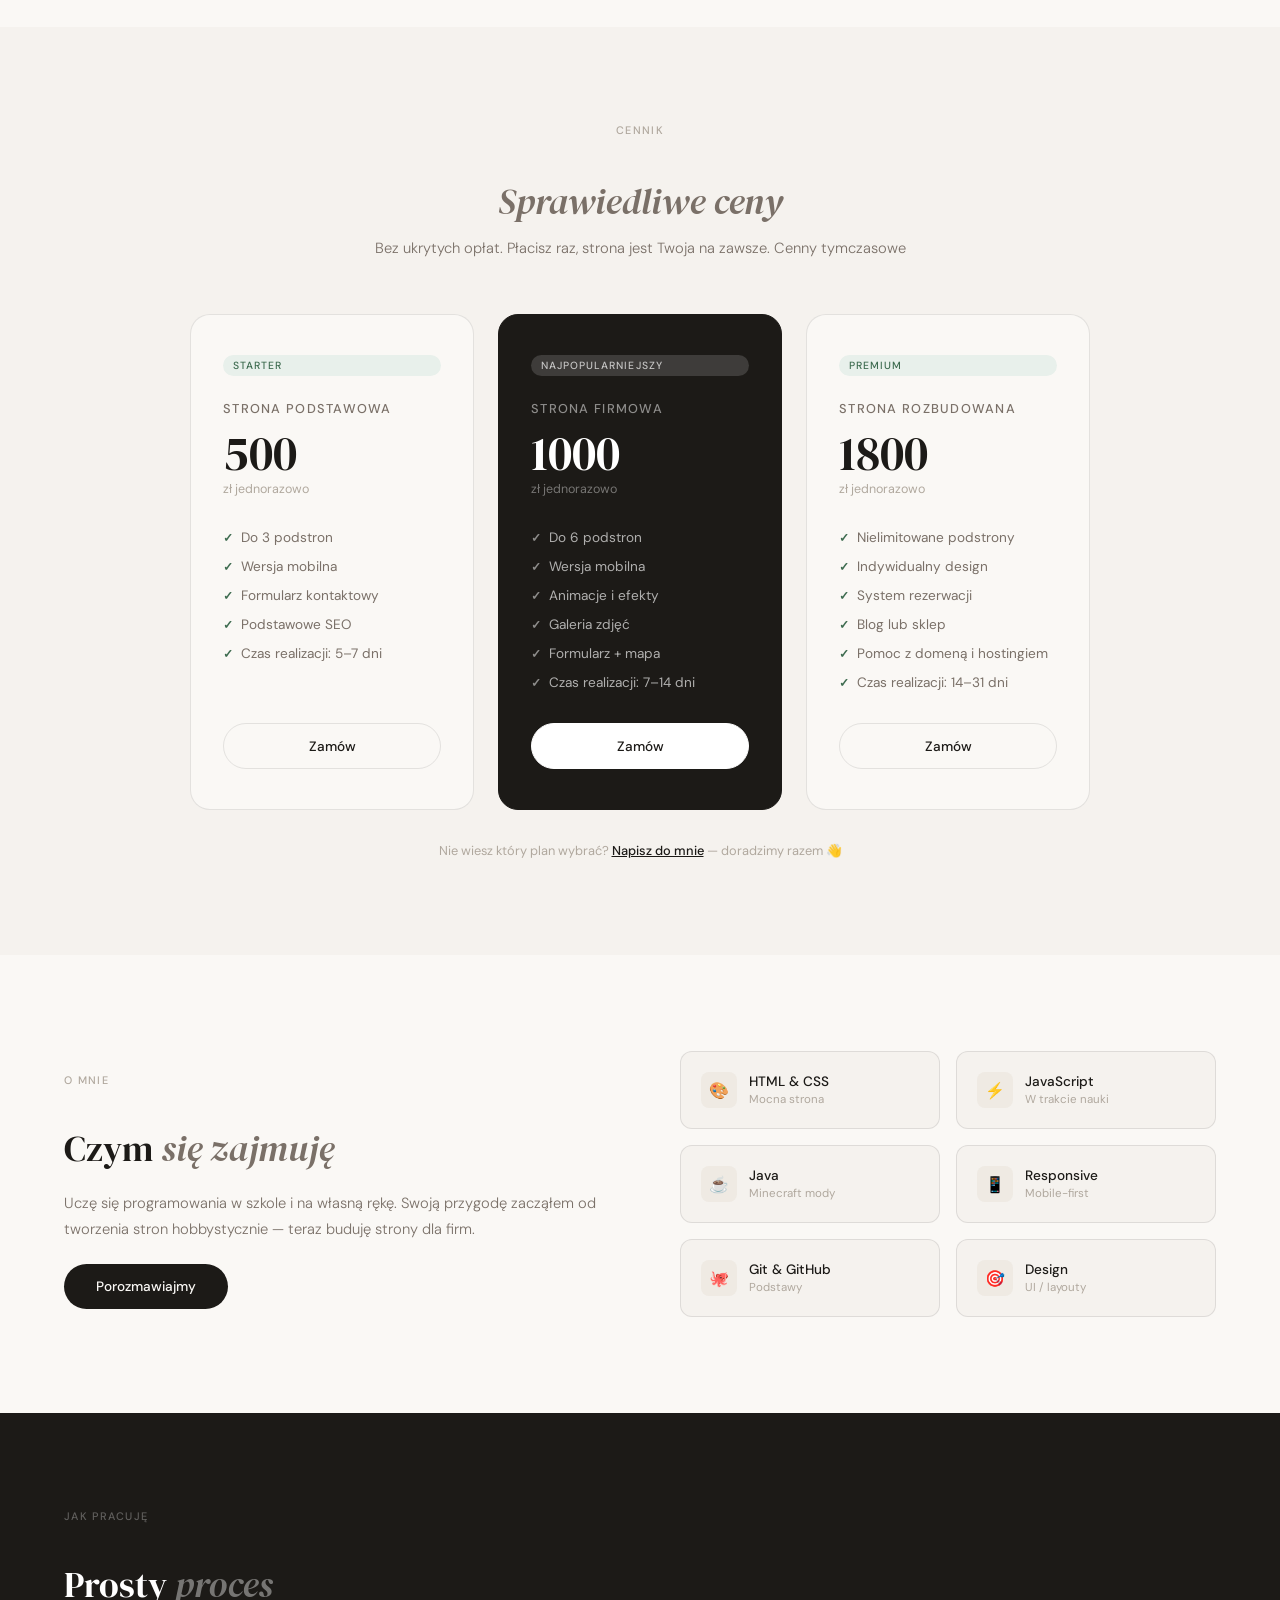
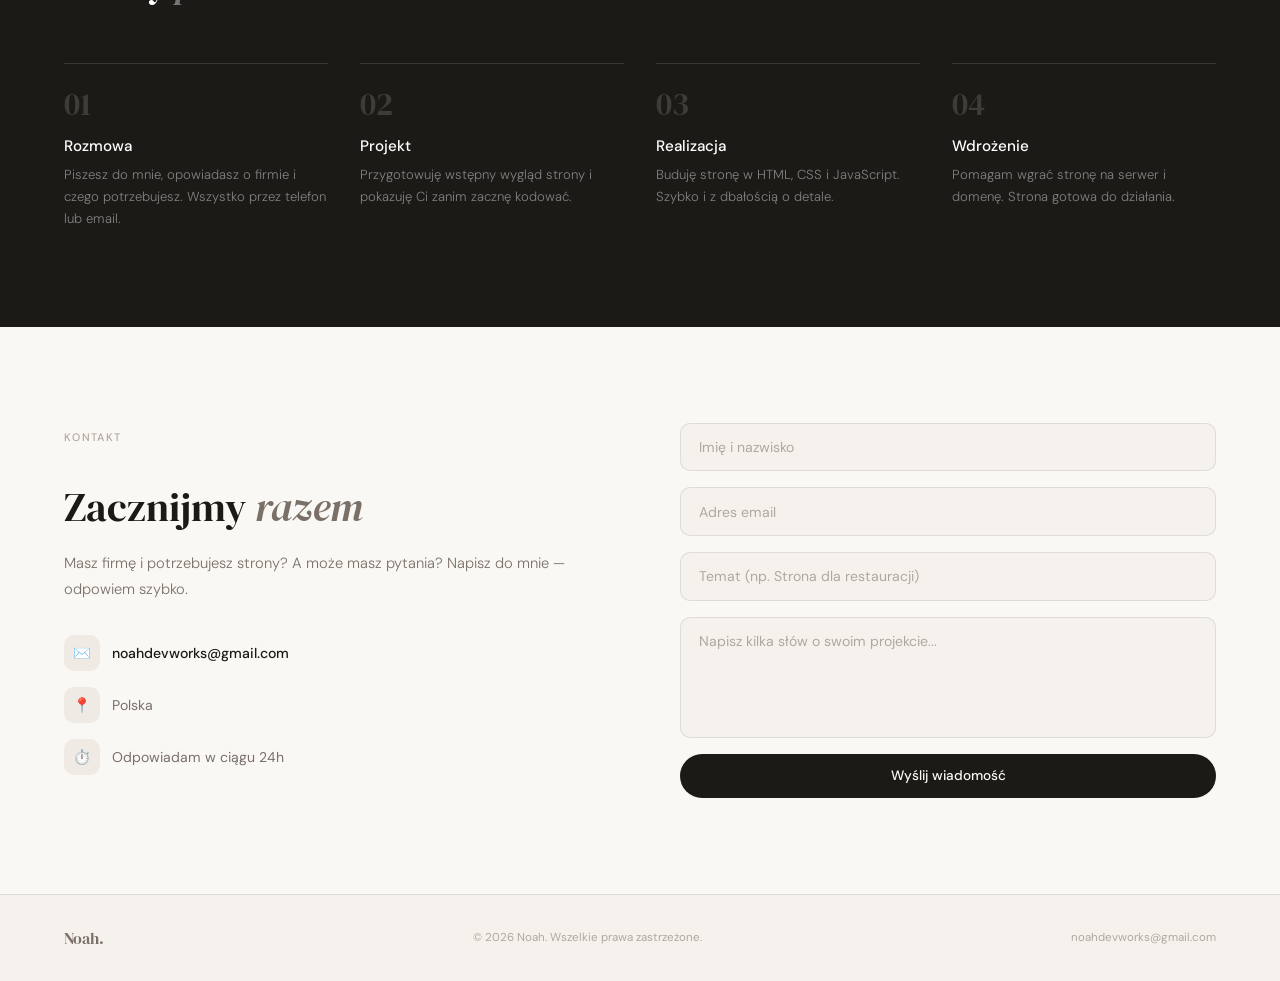
==== commit 3d1cdeb6: "Update index.html" ====
--- a/index.html
+++ b/index.html
@@ -717,14 +717,7 @@
         </div>
       </div>
     </div>
-    <div class="hero-right">
-      <img class="hero-img-main" src="https://images.unsplash.com/photo-1555066931-4365d14bab8c?w=1200" alt="Coding">
-      <div class="hero-img-overlay"></div>
-      <div class="hero-card">
-        <div class="hero-card-icon">💻</div>
-        <div class="hero-card-text">
-           <span>Pierwsze zlecenia już czekam</span>
-        </div>
+    
       </div>
     </div>
   </section>
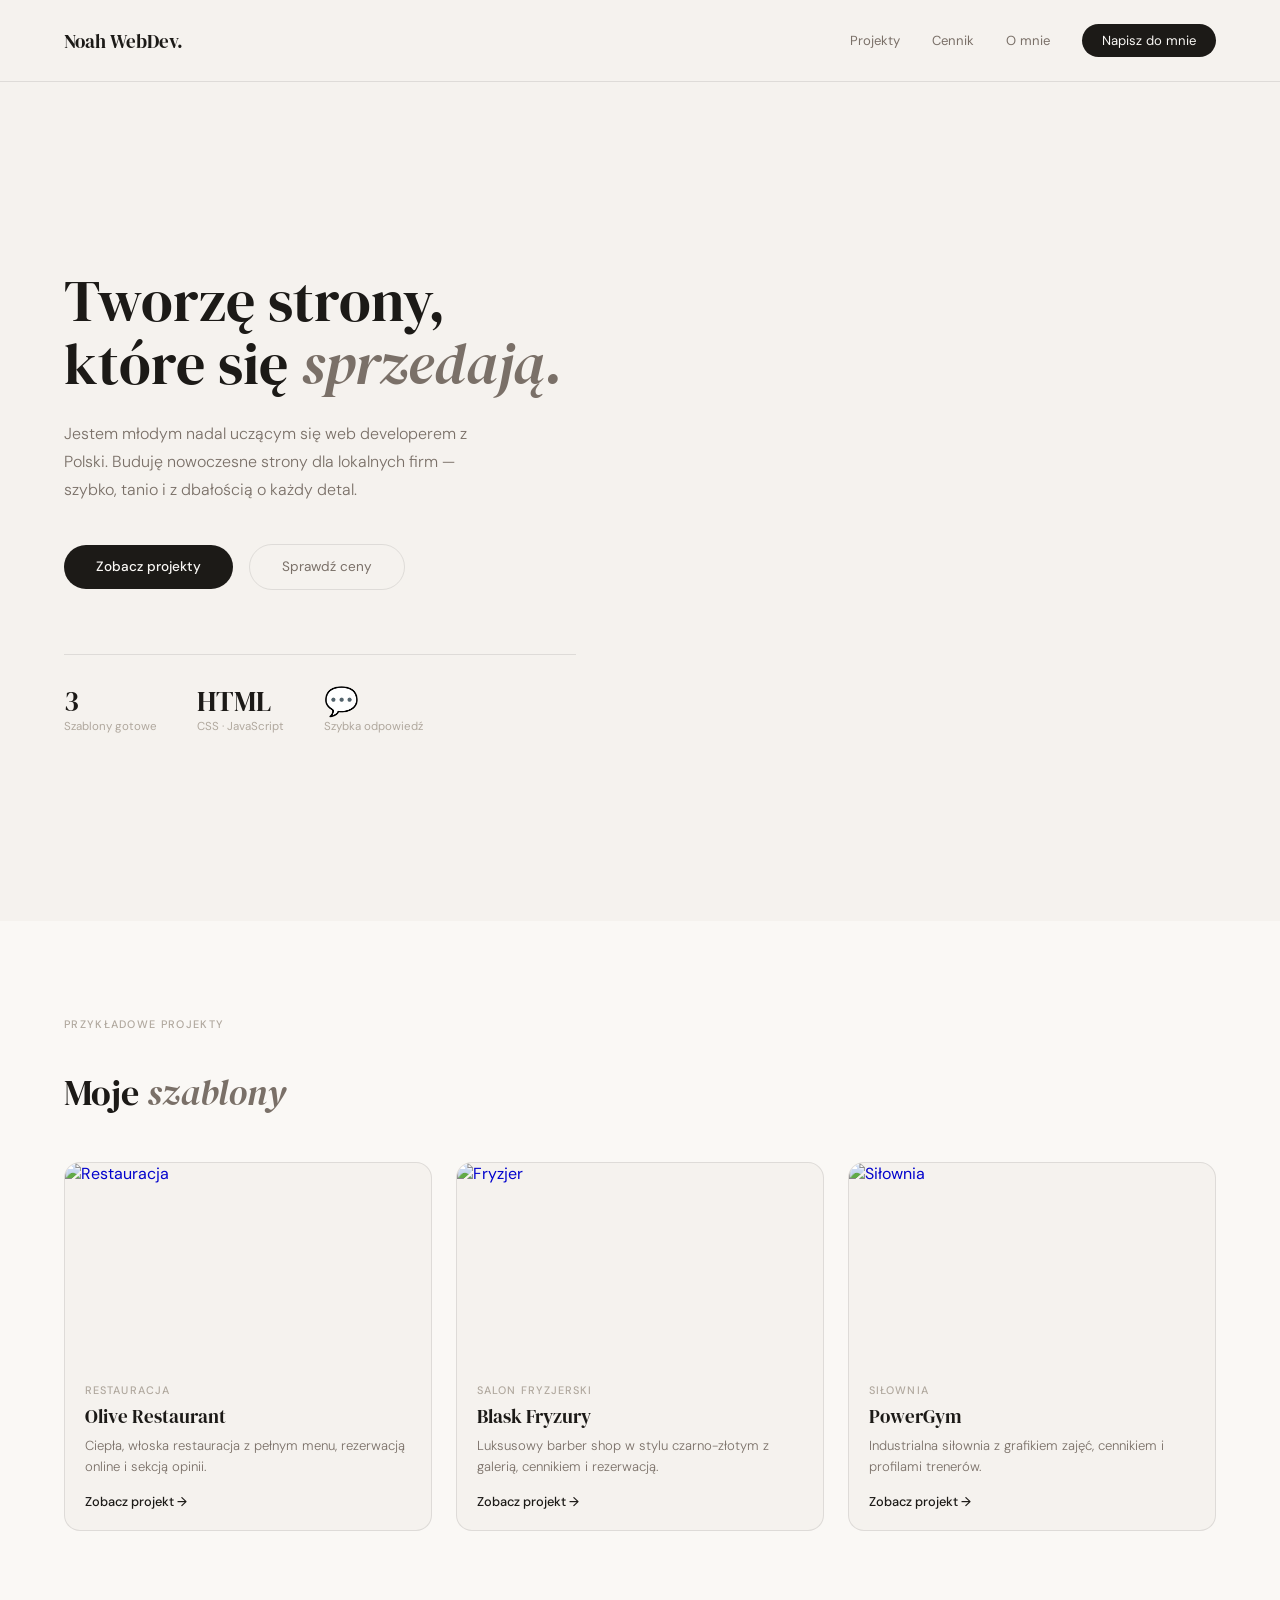
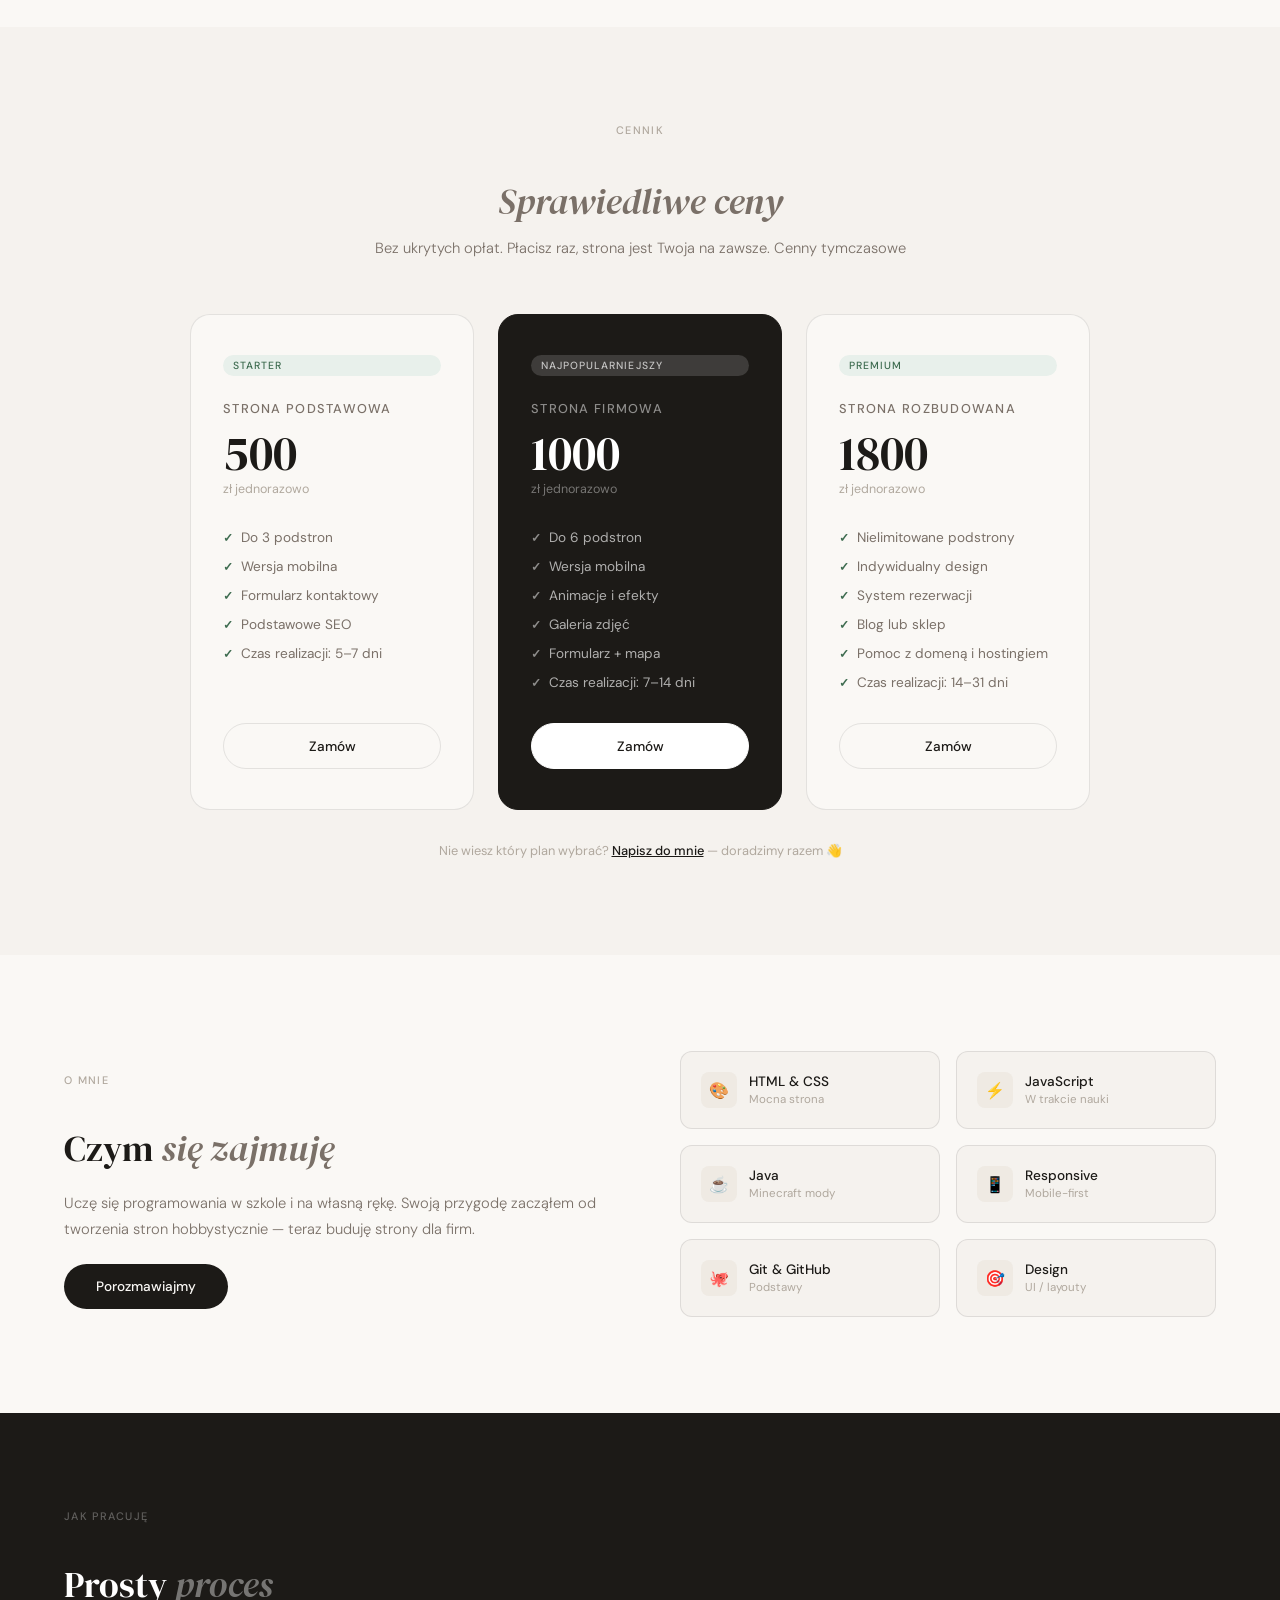
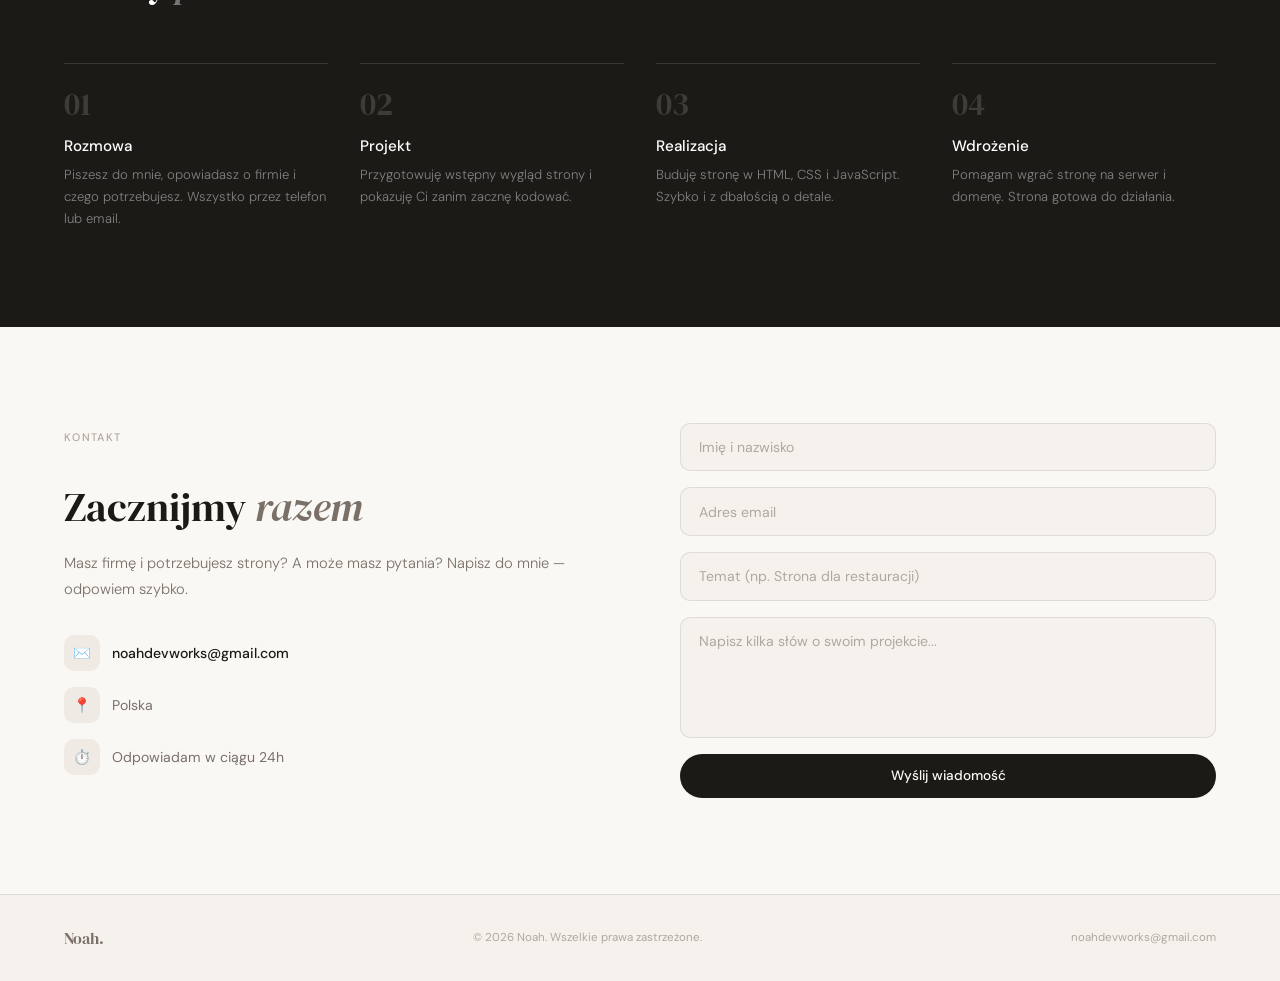
==== commit 20886b9c: "Update index.html" ====
--- a/index.html
+++ b/index.html
@@ -695,7 +695,7 @@
 
   <section class="hero">
     <div class="hero-left reveal">
-      <div class="hero-badge">Dostępny do pracy</div>
+      
       <h1 class="hero-title">Tworzę strony,<br>które się <em>sprzedają.</em></h1>
       <p class="hero-desc">Jestem młodym nadal uczącym się web developerem z Polski. Buduję nowoczesne strony dla lokalnych firm — szybko, tanio i z dbałością o każdy detal.</p>
       <div class="hero-btns">
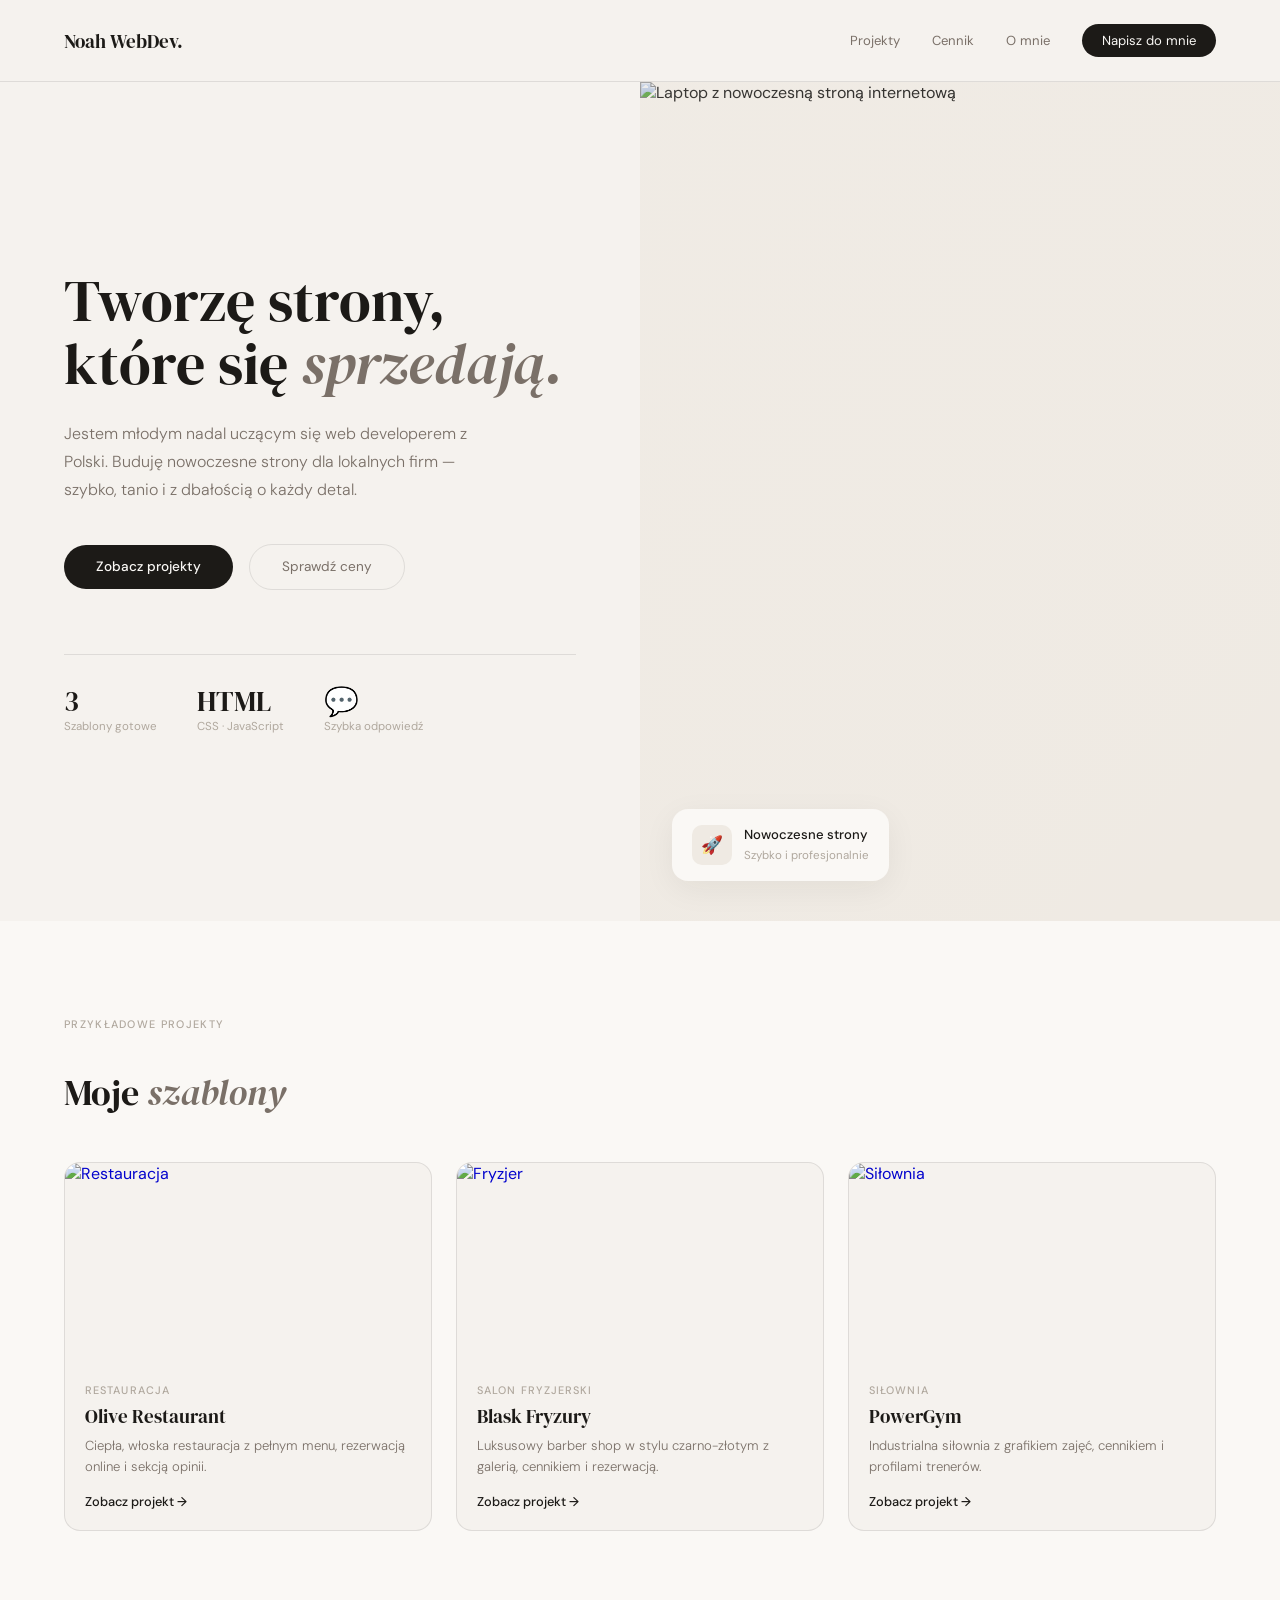
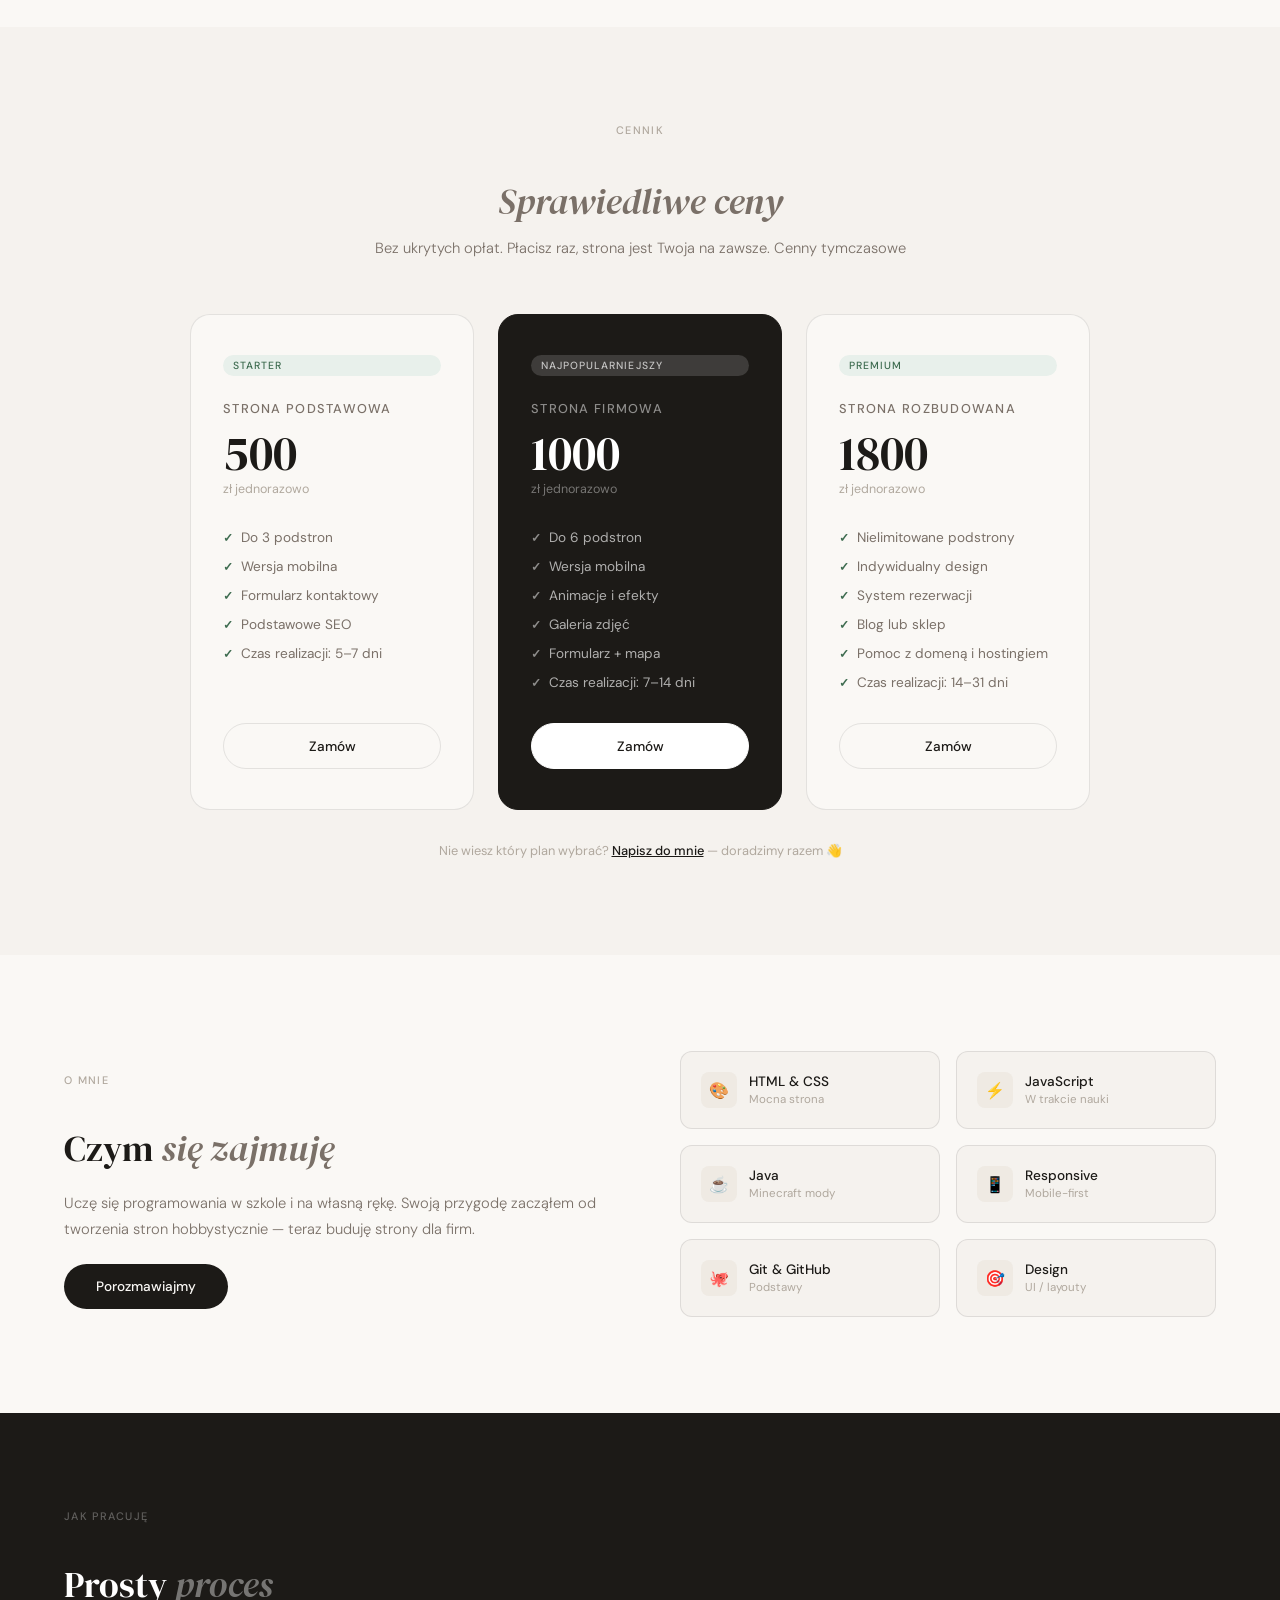
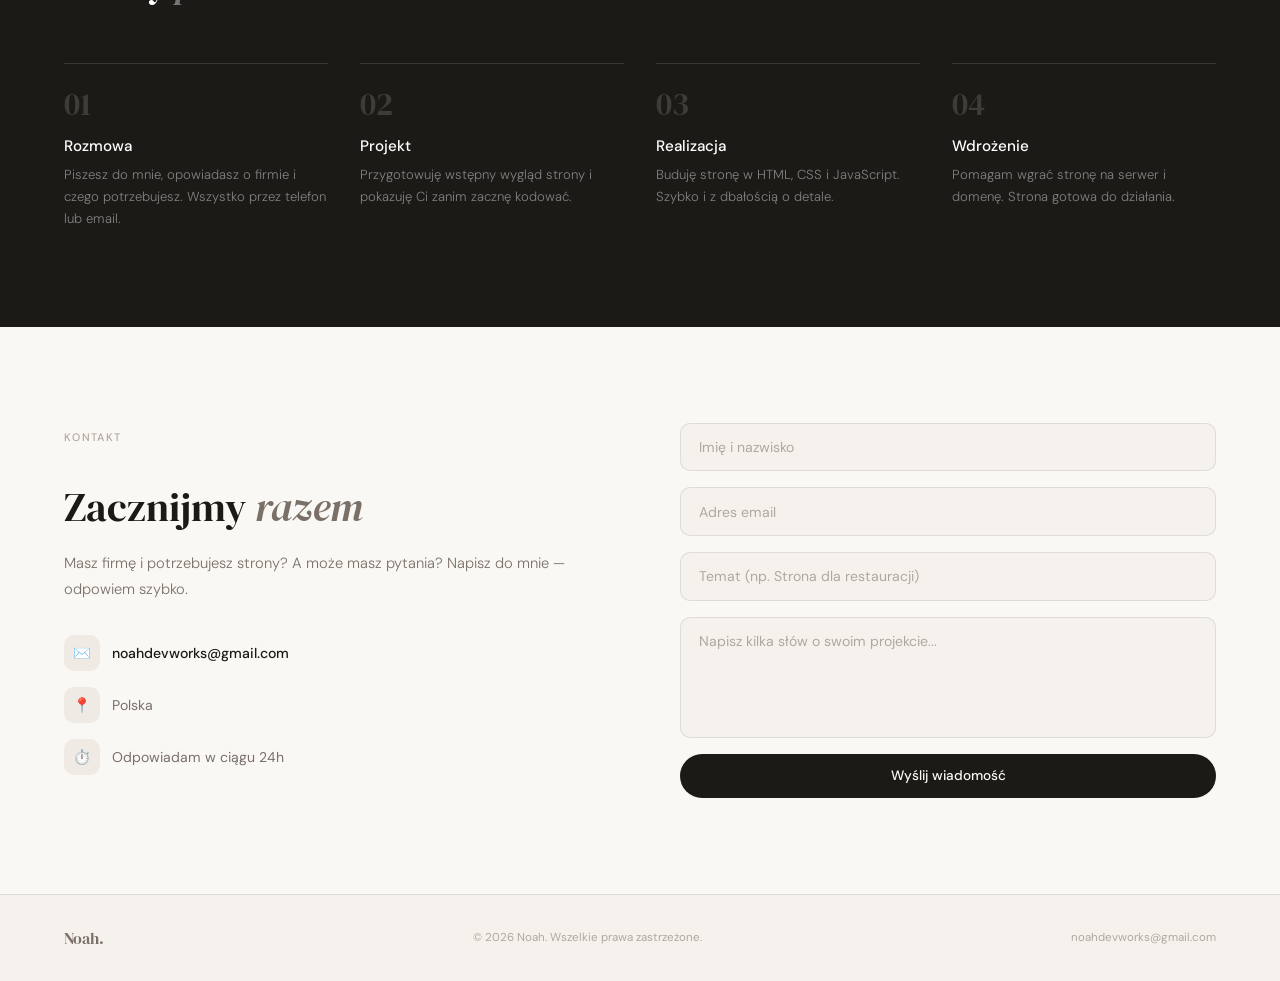
==== commit ba58cbec: "Update index.html" ====
--- a/index.html
+++ b/index.html
@@ -717,7 +717,23 @@
         </div>
       </div>
     </div>
-    
+    <div class="hero-right">
+  <img
+    class="hero-img-main"
+    src="https://images.unsplash.com/photo-1496171367470-9ed9a91ea931?w=1200"
+    alt="Laptop z nowoczesną stroną internetową"
+  >
+
+  <div class="hero-img-overlay"></div>
+
+  <div class="hero-card">
+    <div class="hero-card-icon">🚀</div>
+    <div class="hero-card-text">
+      <strong>Nowoczesne strony</strong>
+      <span>Szybko i profesjonalnie</span>
+    </div>
+  </div>
+</div>
       </div>
     </div>
   </section>
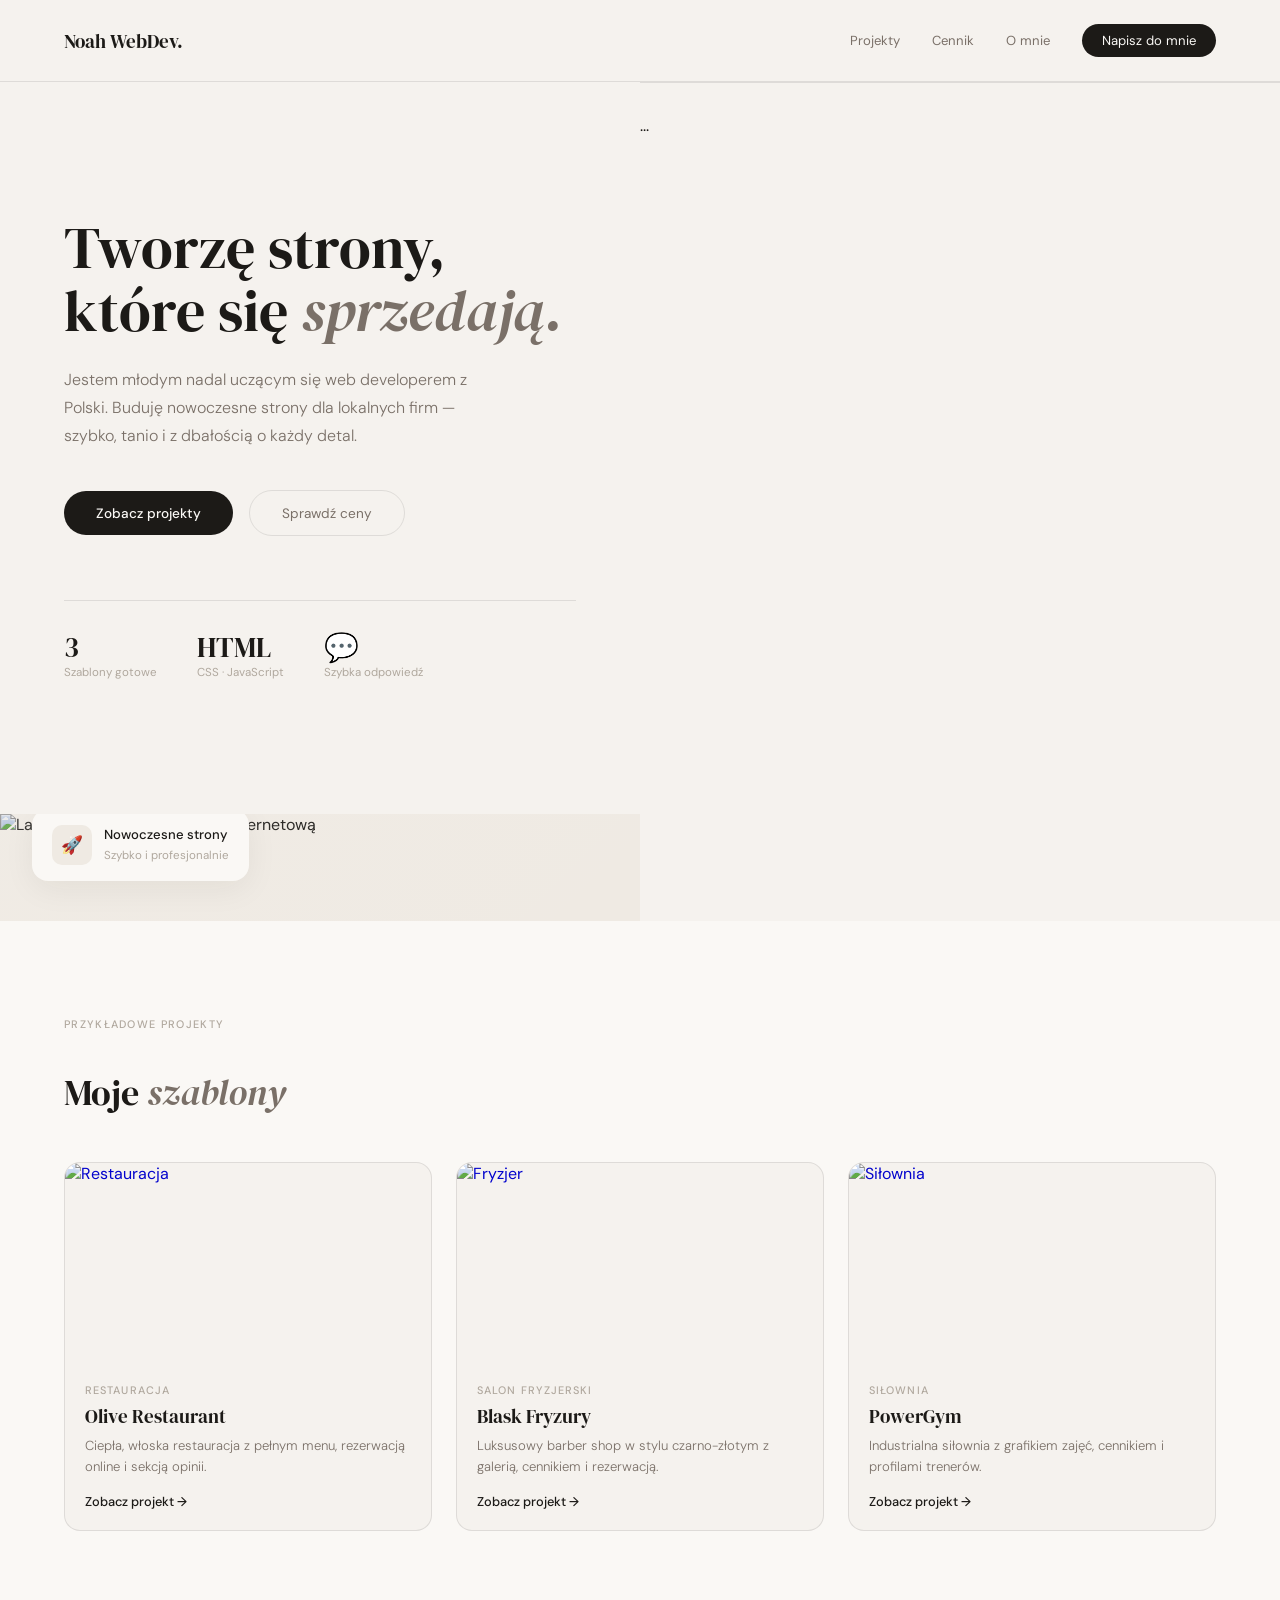
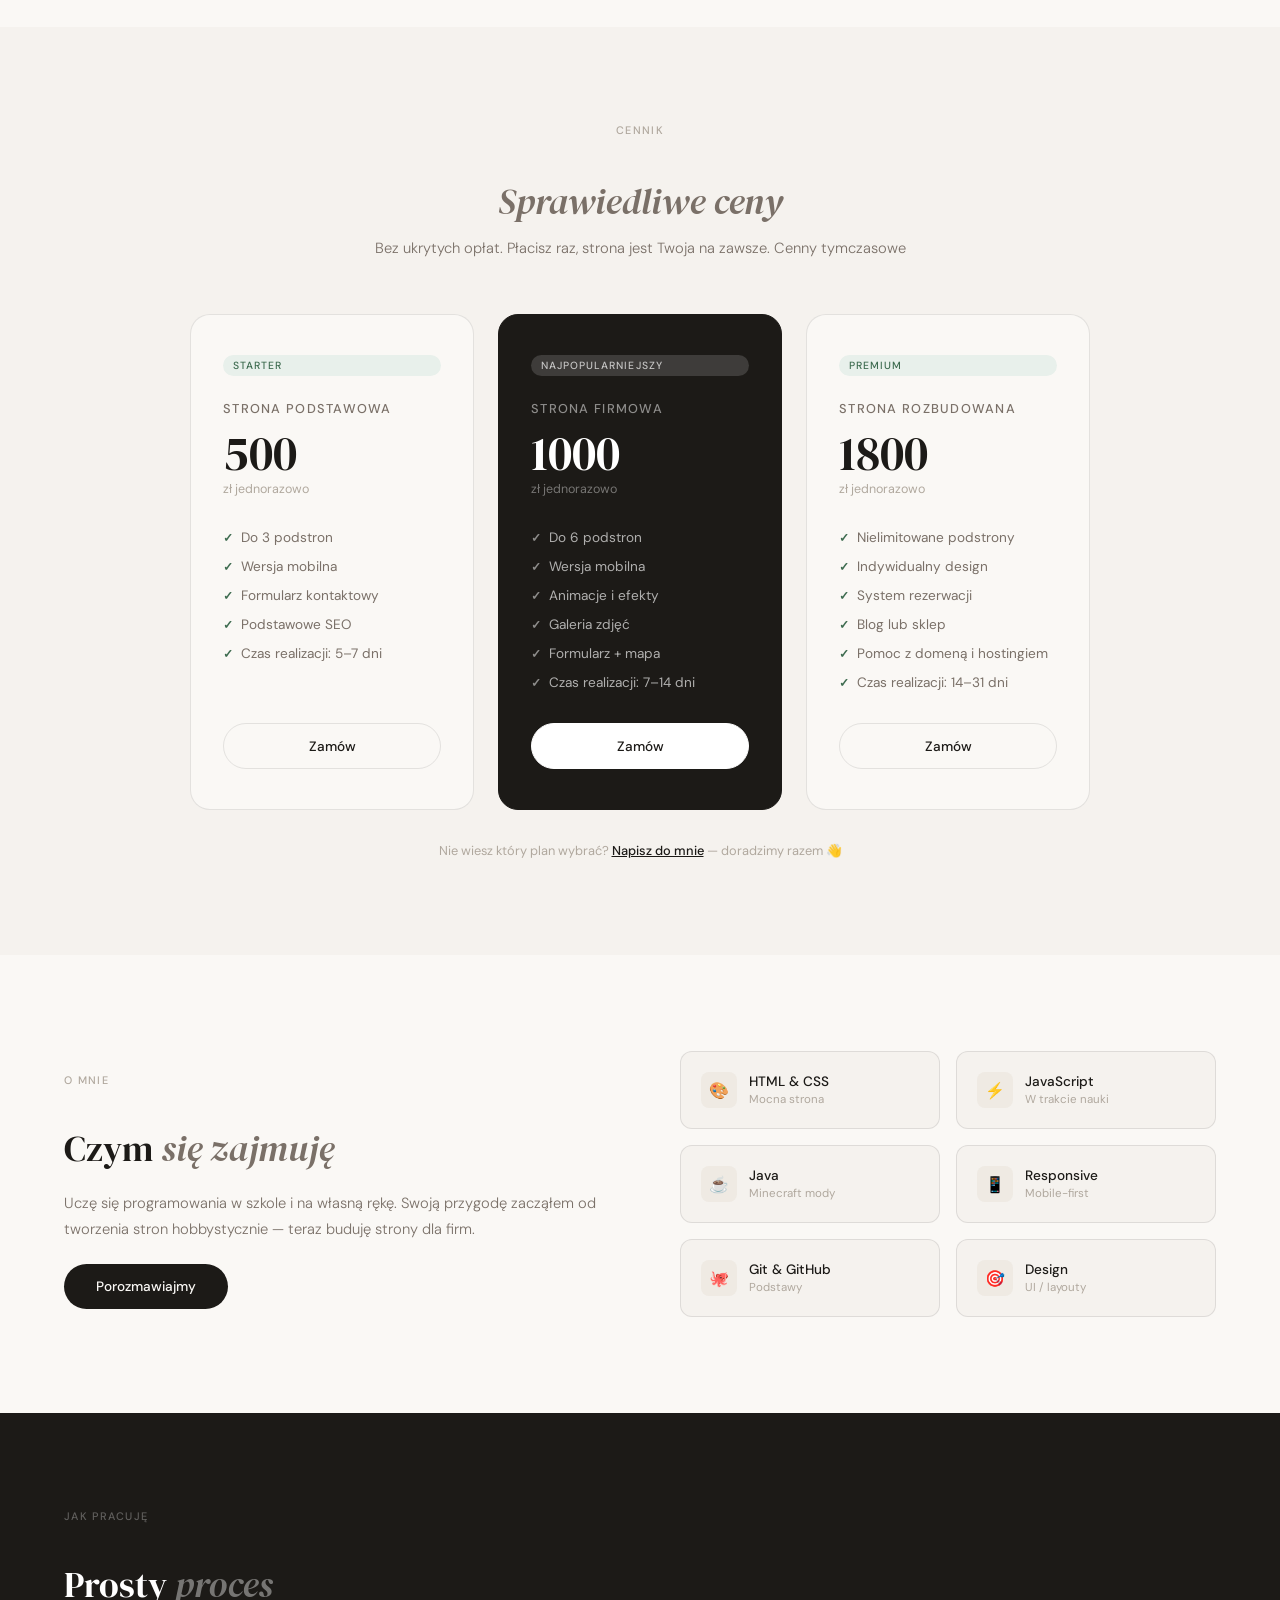
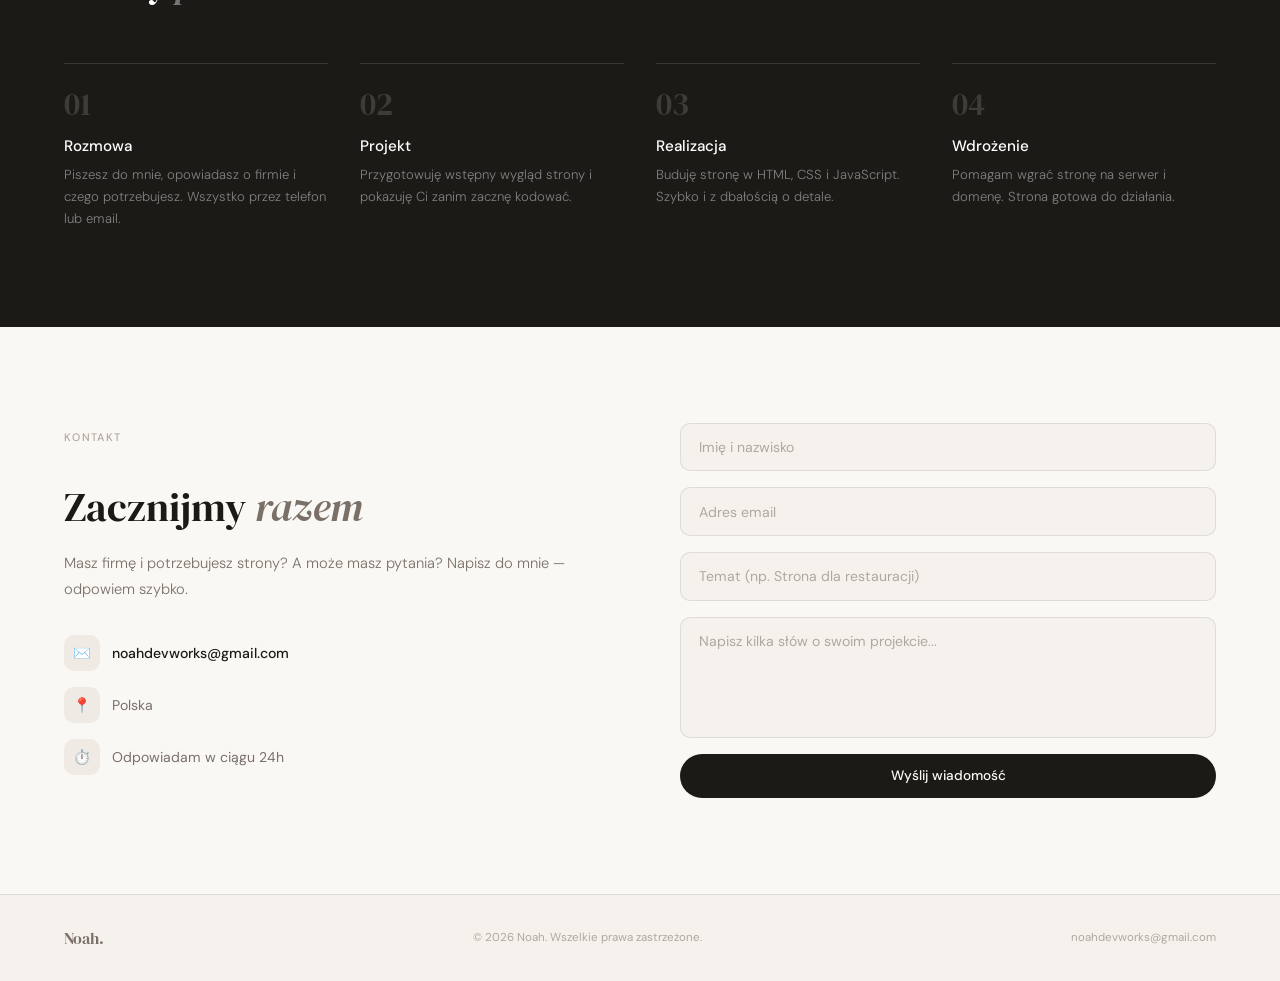
==== commit 3d47d1ad: "Update index.html" ====
--- a/index.html
+++ b/index.html
@@ -717,7 +717,12 @@
         </div>
       </div>
     </div>
-    <div class="hero-right">
+   <div class="hero-stats">
+ ...
+</div>
+</div>
+
+<div class="hero-right">
   <img
     class="hero-img-main"
     src="https://images.unsplash.com/photo-1496171367470-9ed9a91ea931?w=1200"
@@ -734,8 +739,8 @@
     </div>
   </div>
 </div>
-      </div>
-    </div>
+
+</section>
   </section>
 
   <section id="projekty">
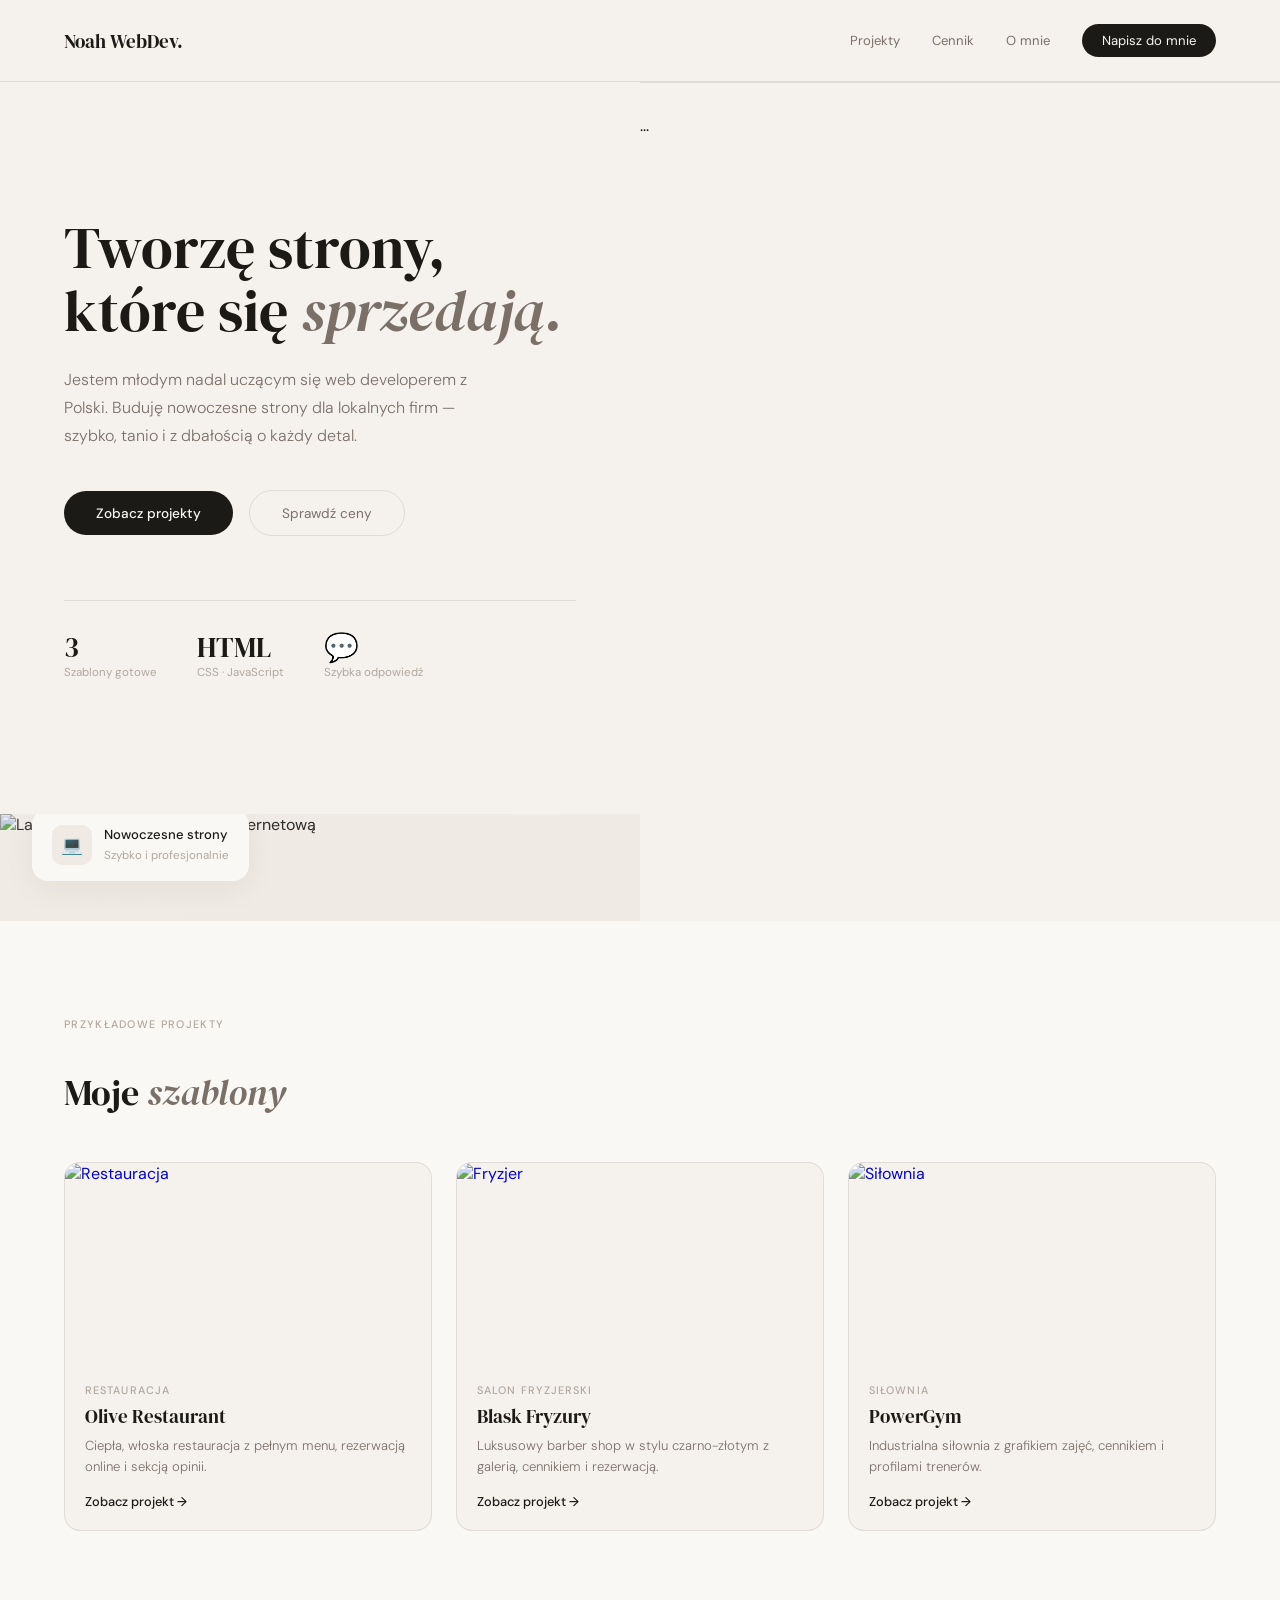
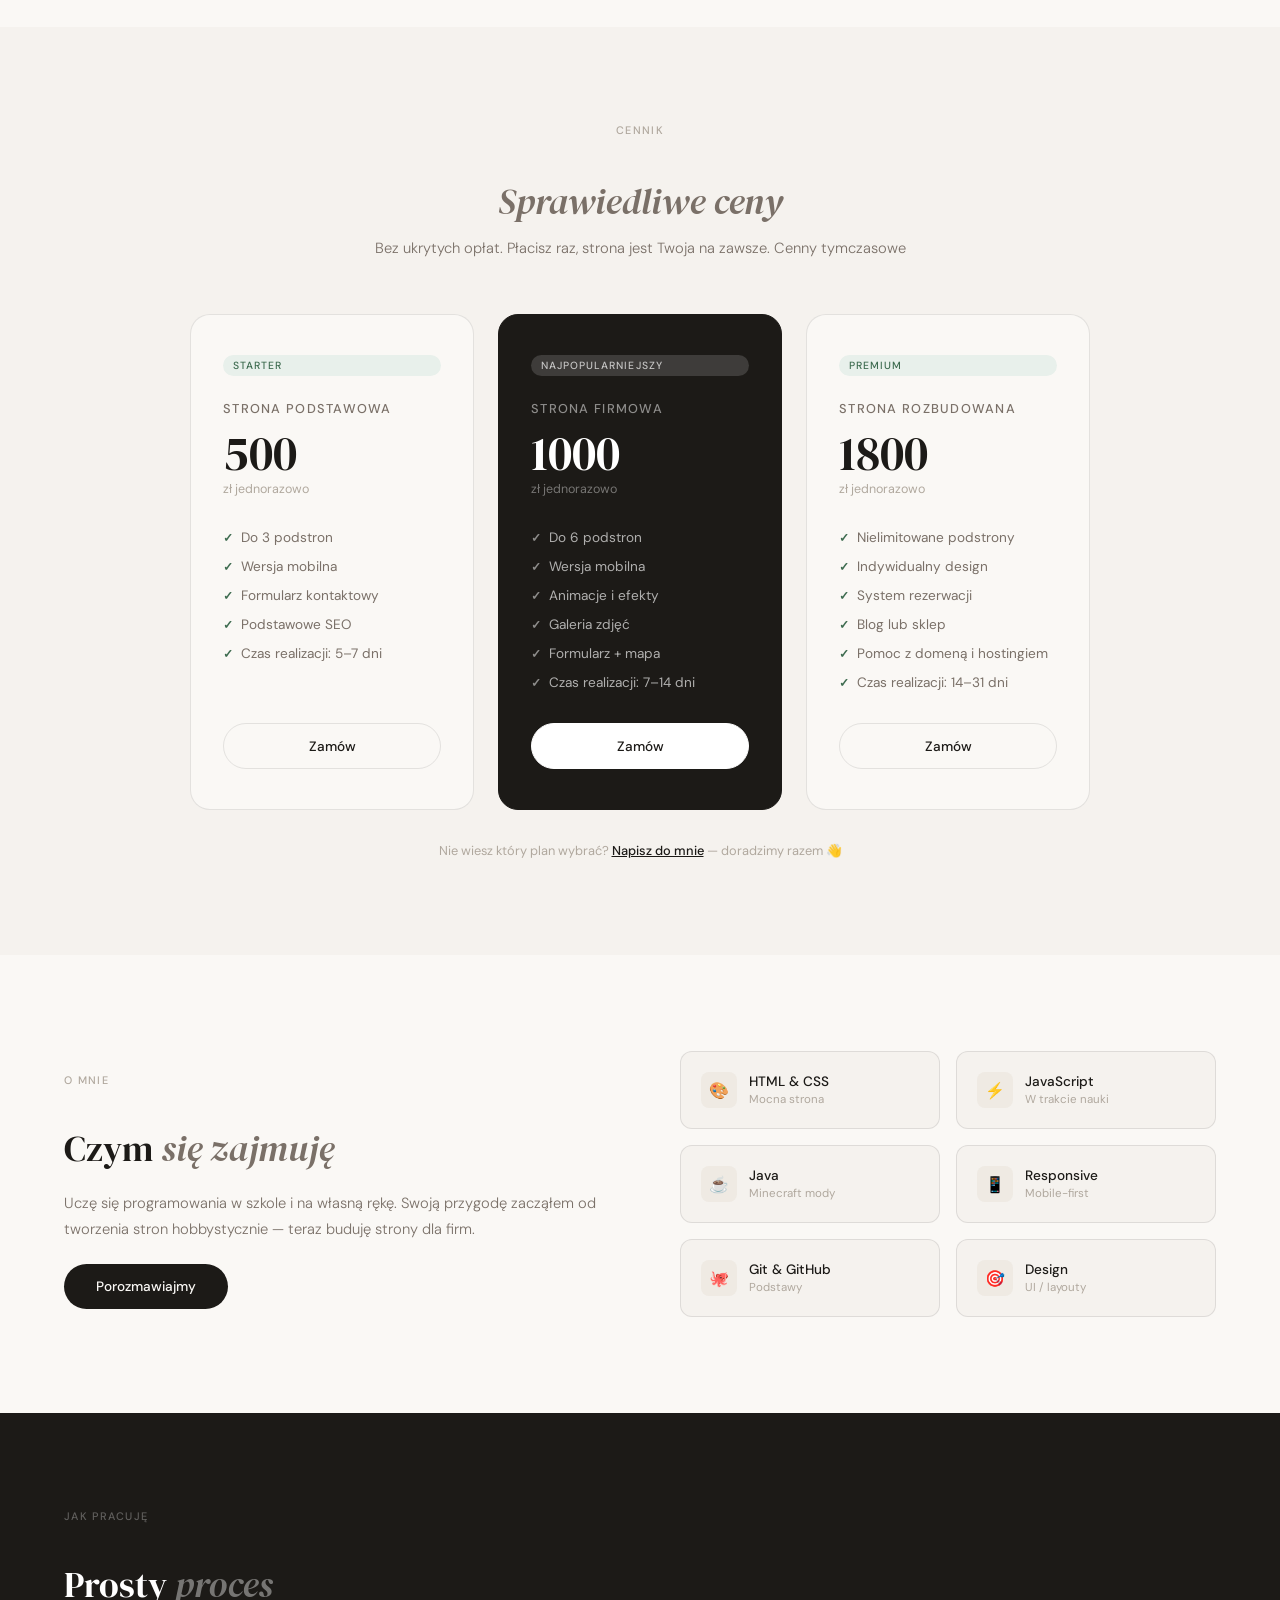
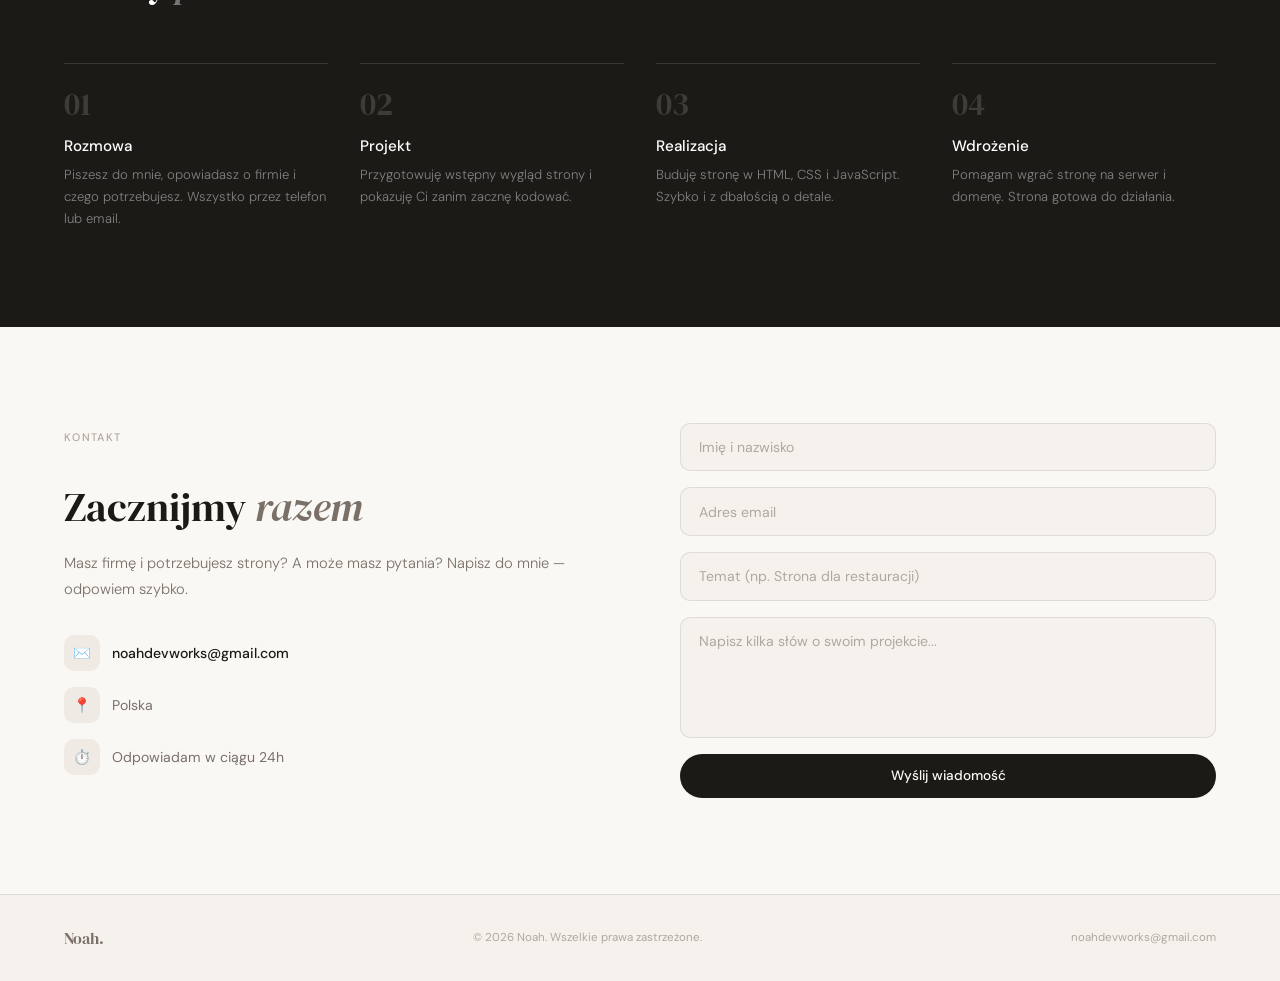
==== commit 9856291c: "Update index.html" ====
--- a/index.html
+++ b/index.html
@@ -732,7 +732,7 @@
   <div class="hero-img-overlay"></div>
 
   <div class="hero-card">
-    <div class="hero-card-icon">🚀</div>
+    <div class="hero-card-icon">💻</div>
     <div class="hero-card-text">
       <strong>Nowoczesne strony</strong>
       <span>Szybko i profesjonalnie</span>
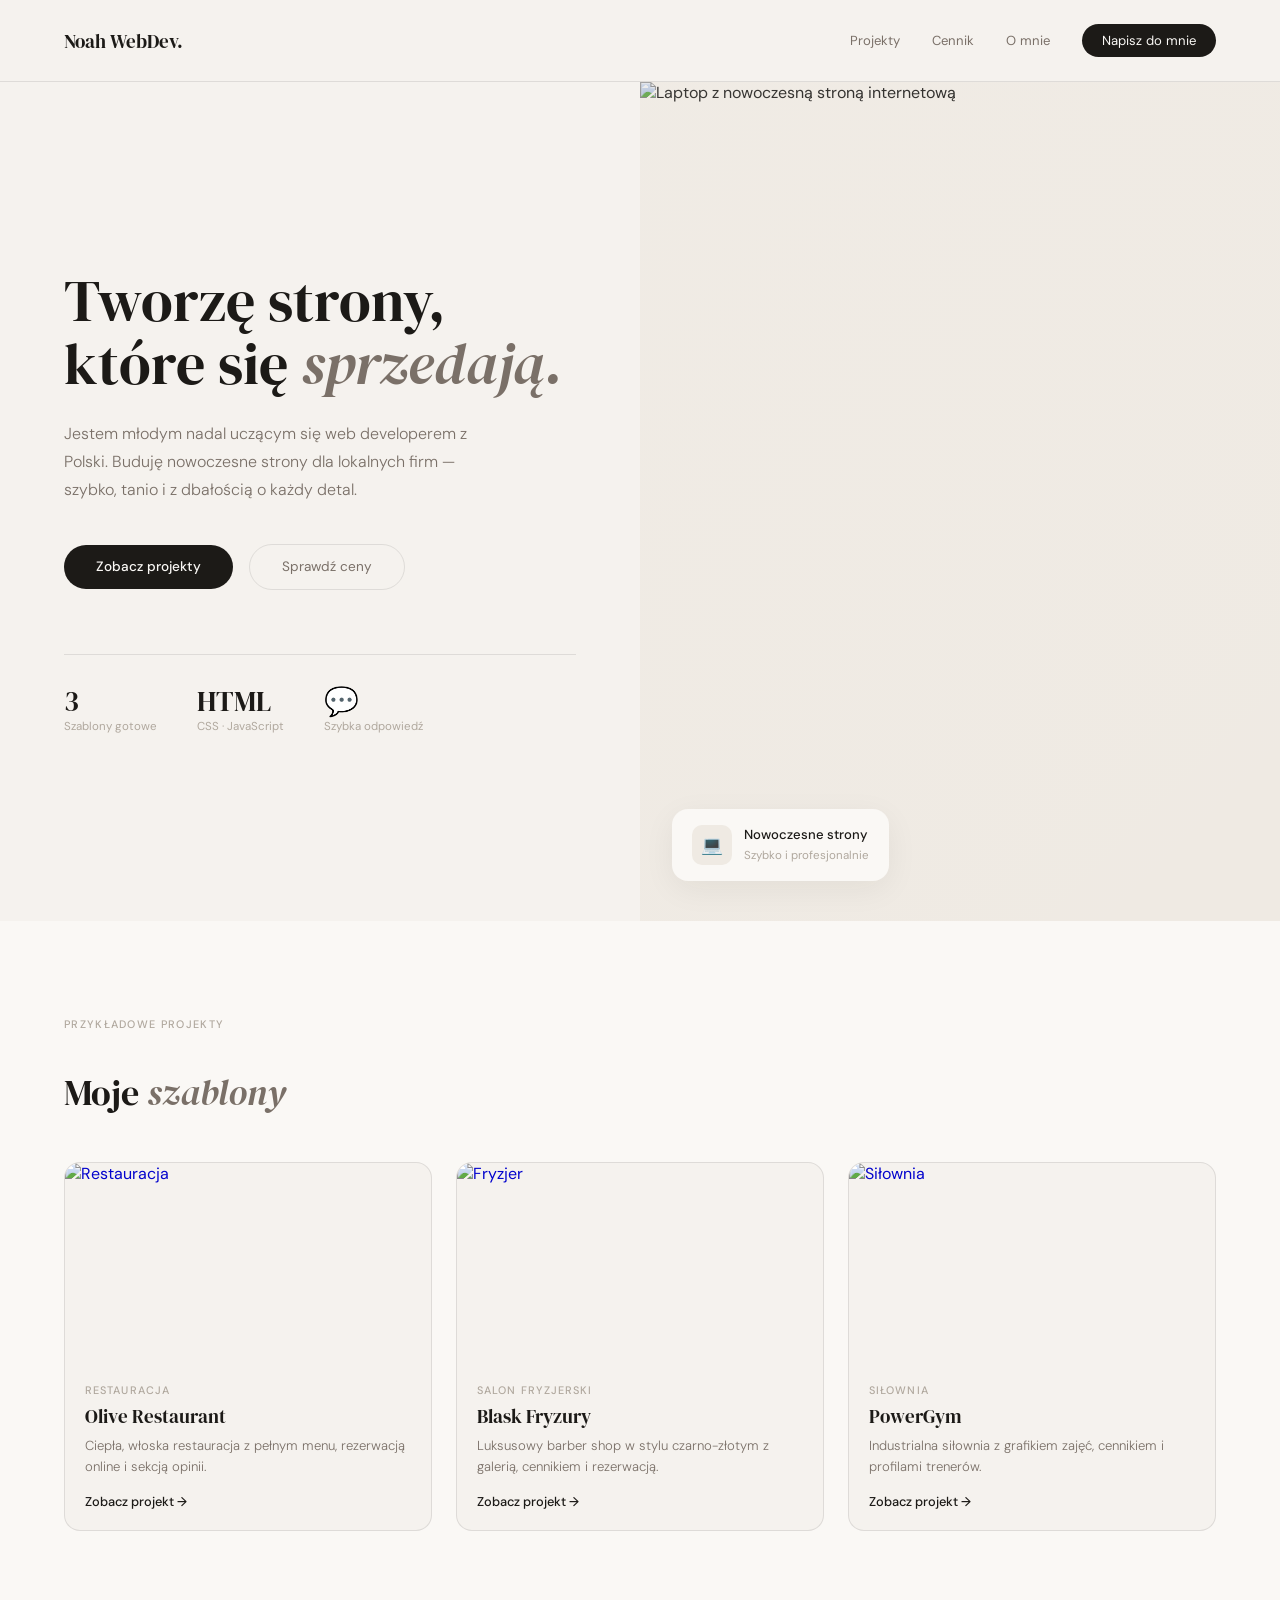
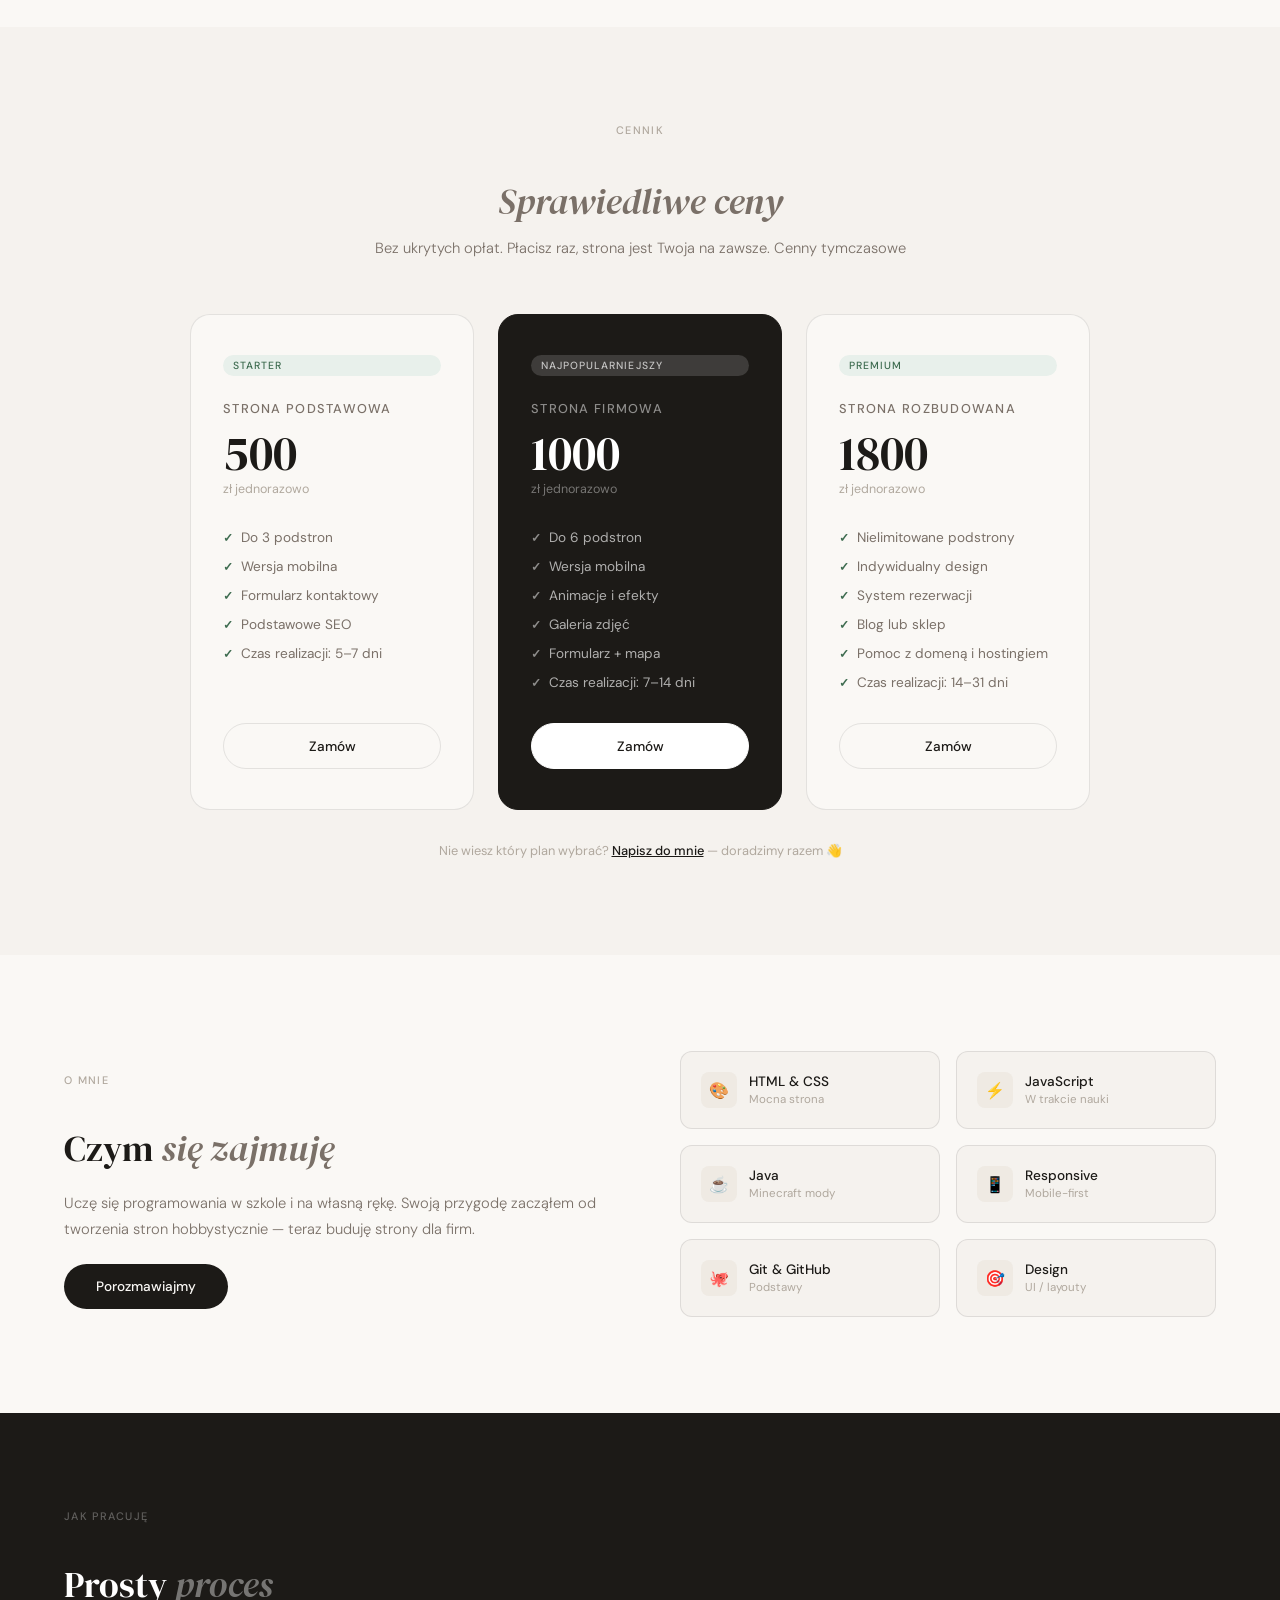
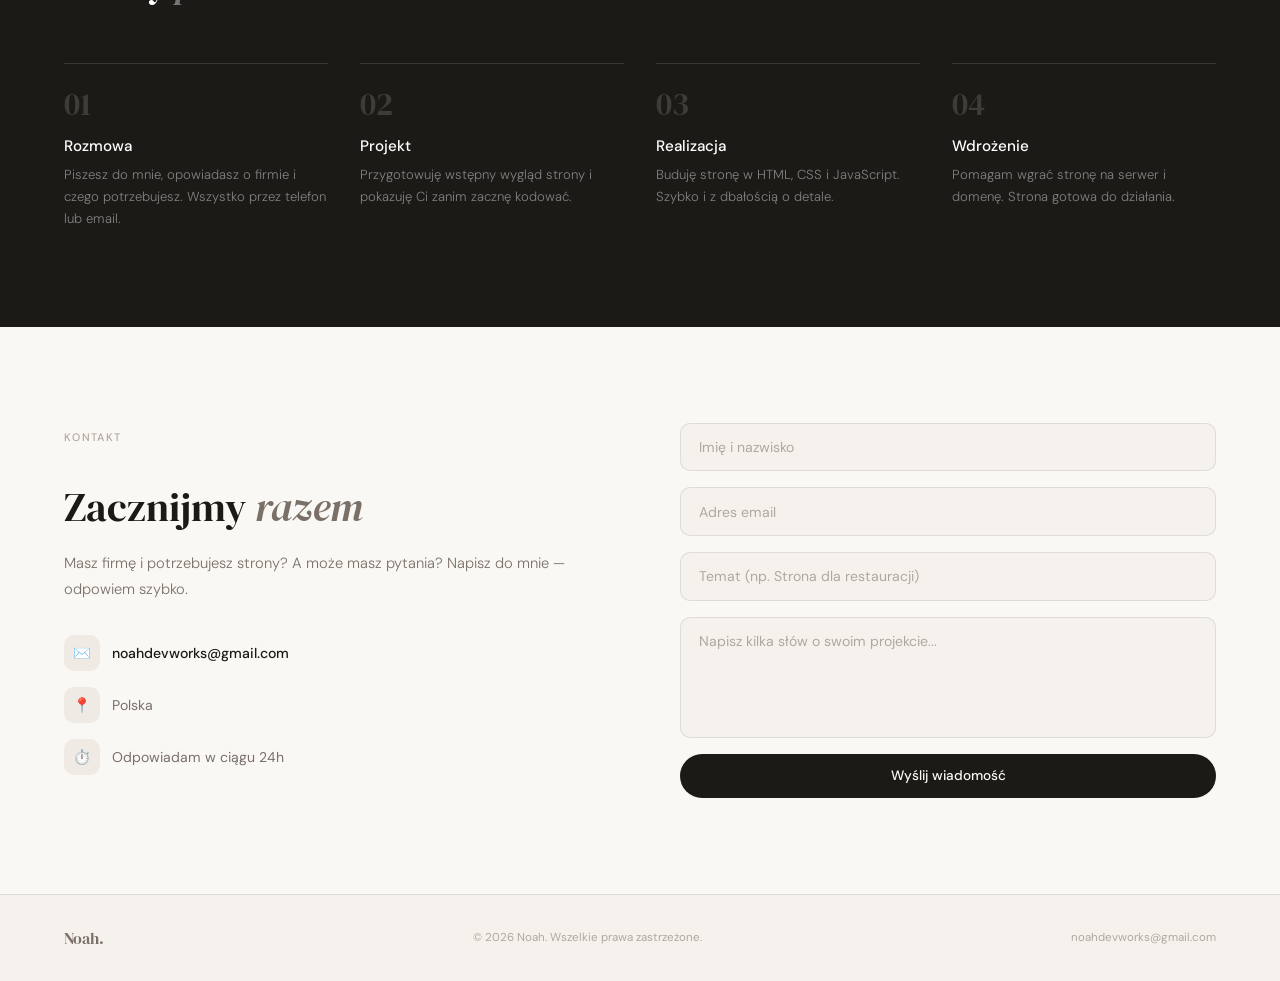
==== commit 05b8c638: "Update index.html" ====
--- a/index.html
+++ b/index.html
@@ -717,17 +717,12 @@
         </div>
       </div>
     </div>
-   <div class="hero-stats">
- ...
-</div>
-</div>
+
 
 <div class="hero-right">
-  <img
-    class="hero-img-main"
+  <img class="hero-img-main"
     src="https://images.unsplash.com/photo-1496171367470-9ed9a91ea931?w=1200"
-    alt="Laptop z nowoczesną stroną internetową"
-  >
+    alt="Laptop z nowoczesną stroną internetową">
 
   <div class="hero-img-overlay"></div>
 
